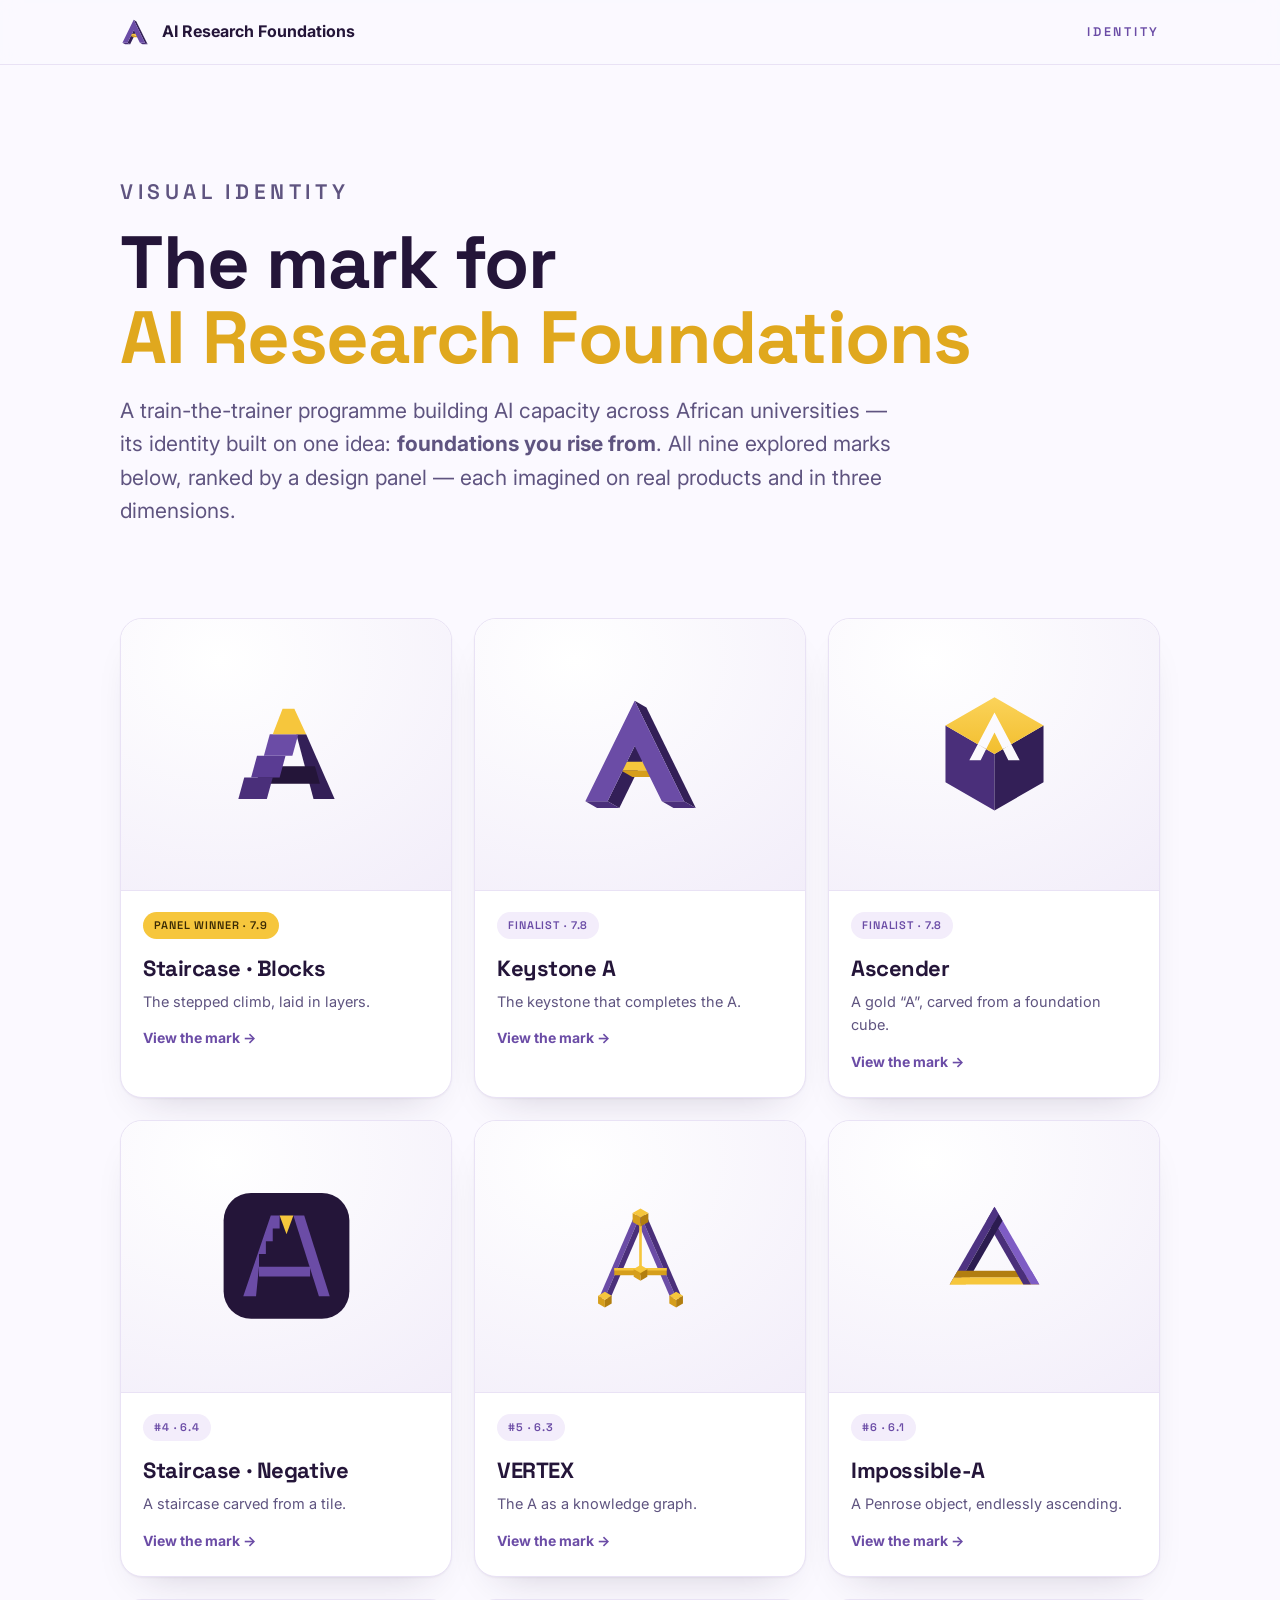
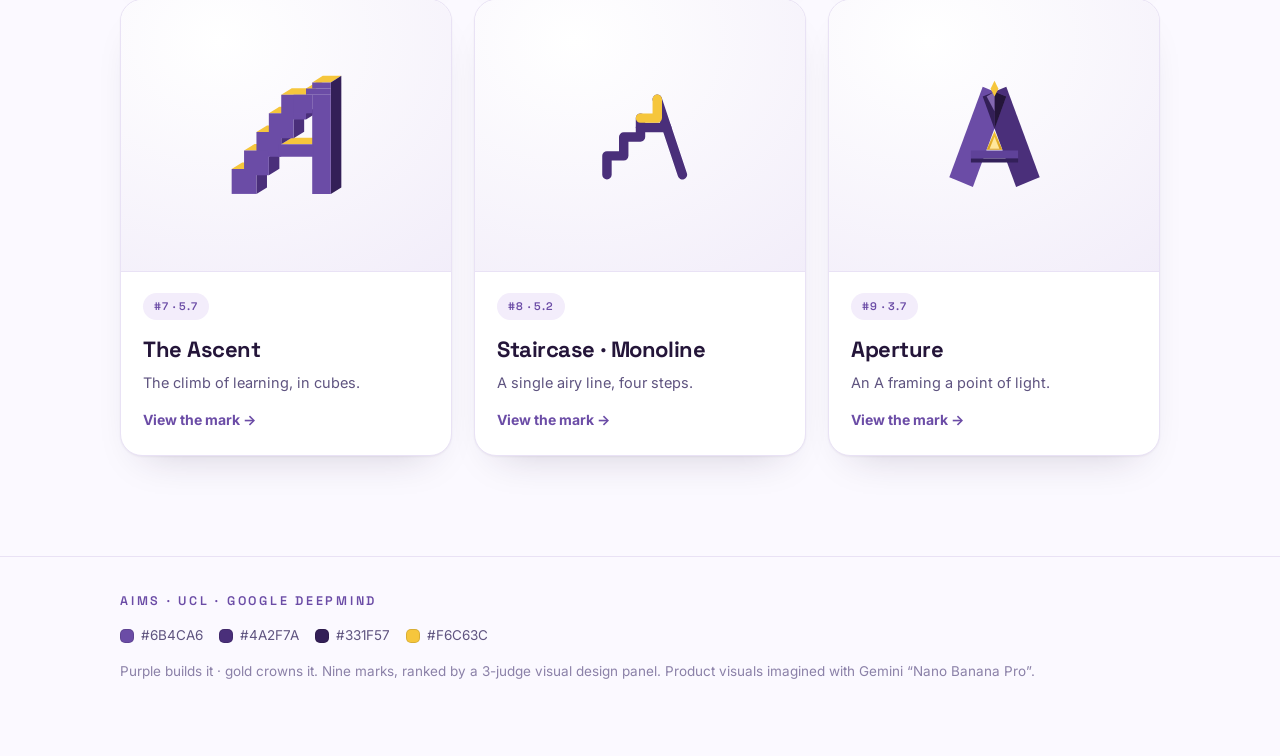
==== index.html @ 7645a575 "Expand to all 9 marks: full gallery + detail pages with mockups & 3D angles" ====
<!doctype html><html lang="en"><head><meta charset="utf-8"><meta name="viewport" content="width=device-width,initial-scale=1">
<title>AI Research Foundations — Identity</title><meta name="description" content="AI Research Foundations — visual identity and logo marks.">
<link rel="preconnect" href="https://fonts.googleapis.com"><link rel="preconnect" href="https://fonts.gstatic.com" crossorigin>
<link href="https://fonts.googleapis.com/css2?family=Inter:wght@400;500;600;700&family=Space+Grotesk:wght@500;600;700&display=swap" rel="stylesheet">
<link rel="icon" href="assets/favicon.svg"><link rel="stylesheet" href="assets/style.css"></head>
<body class="home-body">
<header class="nav"><div class="wrap row"><a class="brand" href="index.html"><span class="mk"><svg xmlns="http://www.w3.org/2000/svg" viewBox="6 24 272 260"><polygon points="130,44 232,252 256.25,266 154.25,58" fill="#331F57"/><polygon points="130,137.8 74,252 98.25,266 154.25,151.8" fill="#331F57"/><polygon points="232,252 186,252 210.25,266 256.25,266" fill="#4A2F7A"/><polygon points="74,252 28,252 52.25,266 98.25,266" fill="#4A2F7A"/><polygon points="101,188 159,188 183.25,202 125.25,202" fill="#D69E1C"/><polygon points="150,170 159,188 183.25,202 174.25,184" fill="#B27E10"/><polygon points="110,170 150,170 159,188 101,188" fill="#F6C63C"/><polygon points="130,44 232,252 186,252 130,137.8 74,252 28,252" fill="#6B4CA6"/></svg></span><span>AI Research Foundations</span></a><span class="eyebrow">Identity</span></div></header>

<section class="hero"><div class="wrap"><p class="eyebrow">Visual Identity</p>
<h1 class="disp">The mark for<br><span class="g">AI Research Foundations</span></h1>
<p>A train-the-trainer programme building AI capacity across African universities — its identity built on one idea: <b>foundations you rise from</b>. All nine explored marks below, ranked by a design panel — each imagined on real products and in three dimensions.</p></div></section>
<section class="marks"><div class="wrap"><div class="grid"><a class="mcard win" href="logo-blocks.html">
    <div class="stage"><svg xmlns="http://www.w3.org/2000/svg" viewBox="0 0 512 512" role="img" aria-labelledby="t">
  <title id="t">AI Research Foundations — ascending staircase A</title>
  <!-- palette: purple light #6B4CA6 mid #4A2F7A dark #331F57 ink #241539 gold #F6C63C -->

  <!-- RIGHT leg: clean solid bar from summit to bottom-right -->
  <polygon points="296,176 336,176 452,440 366,440" fill="#331F57"/>

  <!-- CROSSBAR: strong dark structural bar tying the legs -->
  <polygon points="152,306 372,306 392,378 132,378" fill="#241539"/>

  <!-- LEFT leg: ascending staircase of bold blocks (bottom-left up to summit) -->
  <polygon points="60,440 176,440 200,352 84,352" fill="#4A2F7A"/>
  <polygon points="112,352 228,352 252,264 136,264" fill="#5A3C93"/>
  <polygon points="164,264 280,264 304,176 188,176" fill="#6B4CA6"/>

  <!-- SUMMIT: peaked gold block — the apex + achievement mass -->
  <polygon points="240,72 288,72 336,176 200,176" fill="#F6C63C"/>
</svg></div>
    <div class="meta"><span class="rankpill">Panel winner · 7.9</span><h3 class="disp">Staircase · Blocks</h3><p class="t">The stepped climb, laid in layers.</p><div class="go">View the mark →</div></div></a>
<a class="mcard " href="logo-keystone.html">
    <div class="stage"><svg xmlns="http://www.w3.org/2000/svg" viewBox="6 24 272 260"><polygon points="130,44 232,252 256.25,266 154.25,58" fill="#331F57"/><polygon points="130,137.8 74,252 98.25,266 154.25,151.8" fill="#331F57"/><polygon points="232,252 186,252 210.25,266 256.25,266" fill="#4A2F7A"/><polygon points="74,252 28,252 52.25,266 98.25,266" fill="#4A2F7A"/><polygon points="101,188 159,188 183.25,202 125.25,202" fill="#D69E1C"/><polygon points="150,170 159,188 183.25,202 174.25,184" fill="#B27E10"/><polygon points="110,170 150,170 159,188 101,188" fill="#F6C63C"/><polygon points="130,44 232,252 186,252 130,137.8 74,252 28,252" fill="#6B4CA6"/></svg></div>
    <div class="meta"><span class="rankpill">Finalist · 7.8</span><h3 class="disp">Keystone A</h3><p class="t">The keystone that completes the A.</p><div class="go">View the mark →</div></div></a>
<a class="mcard " href="logo-ascender.html">
    <div class="stage"><svg xmlns="http://www.w3.org/2000/svg" viewBox="0 40 200 200"><defs><linearGradient id="ag" gradientUnits="userSpaceOnUse" x1="100" y1="50" x2="100" y2="140"><stop offset="0" stop-color="#FBD35A"/><stop offset="1" stop-color="#F2BE2E"/></linearGradient></defs><path fill-rule="evenodd" fill="#4A2F7A" d="M22.06 95L100 140L100 230L22.06 185Z M73.36 124.62L60 150L78 150L86.81 132.38Z"/><path fill-rule="evenodd" fill="#331F57" d="M177.94 95L177.94 185L100 230L100 140Z M126.64 124.62L140 150L122 150L113.19 132.38Z"/><path fill-rule="evenodd" fill="url(#ag)" d="M100 50L177.94 95L100 140L22.06 95Z M100 74L126.64 124.62L113.19 132.38L100 106L86.81 132.38L73.36 124.62Z"/></svg></div>
    <div class="meta"><span class="rankpill">Finalist · 7.8</span><h3 class="disp">Ascender</h3><p class="t">A gold “A”, carved from a foundation cube.</p><div class="go">View the mark →</div></div></a>
<a class="mcard " href="logo-negative.html">
    <div class="stage"><svg xmlns="http://www.w3.org/2000/svg" viewBox="0 0 256 256" role="img" aria-labelledby="t">
  <title id="t">AI Research Foundations — an A whose left stroke is an ascending staircase, its steps and counter carved as negative space from a solid tile</title>

  <!-- Solid deep-ink app tile: the single geometric form -->
  <rect x="0" y="0" width="256" height="256" rx="56" fill="#241539"/>

  <!-- LEFT stroke: a solid A-leg whose counter-facing edge is an ascending STAIRCASE.
       The treads and risers are the ink tile knocked out through the light A-mass. -->
  <polygon fill="#6B4CA6"
    points="40,210 96,46 114,46 114,72 100,72 100,98 86,98 86,124 72,124 72,150 66,210"/>

  <!-- RIGHT stroke: clean solid diagonal -->
  <polygon fill="#6B4CA6" points="142,46 164,46 216,210 194,210"/>

  <!-- Crossbar: encloses the triangular counter (negative space), fixes the A read -->
  <polygon fill="#6B4CA6" points="72,150 176,150 176,170 72,170"/>

  <!-- GOLD summit: apex keystone bridging both strokes — the top of the climb -->
  <polygon fill="#F6C63C" points="114,46 142,46 128,84"/>
</svg></div>
    <div class="meta"><span class="rankpill">#4 · 6.4</span><h3 class="disp">Staircase · Negative</h3><p class="t">A staircase carved from a tile.</p><div class="go">View the mark →</div></div></a>
<a class="mcard " href="logo-vertex.html">
    <div class="stage"><svg xmlns="http://www.w3.org/2000/svg" viewBox="0 0 240 240" role="img" aria-label="AIRF">
<polygon points="109,42 120,42 52,200 41,200" fill="#6B4CA6"/>
<polygon points="120,42 131,42 63,200 52,200" fill="#4A2F7A"/>
<polygon points="109,42 120,42 188,200 177,200" fill="#6B4CA6"/>
<polygon points="120,42 131,42 199,200 188,200" fill="#4A2F7A"/>
<polygon points="70,143 170,143 170,157 70,157" fill="#D69E1C"/>
<polygon points="70,143 170,143 170,148 70,148" fill="#F6C63C"/>
<line x1="120" y1="142" x2="120" y2="60" stroke="#F6C63C" stroke-width="5" stroke-linecap="round"/>
<polygon points="39,196 39,211.01 52,218.52 52,203.51" fill="#D69E1C"/>
<polygon points="65,196 65,211.01 52,218.52 52,203.51" fill="#B27E10"/>
<polygon points="52,188.49 65,196 52,203.51 39,196" fill="#F6C63C"/>
<polygon points="175,196 175,211.01 188,218.52 188,203.51" fill="#D69E1C"/>
<polygon points="201,196 201,211.01 188,218.52 188,203.51" fill="#B27E10"/>
<polygon points="188,188.49 201,196 188,203.51 175,196" fill="#F6C63C"/>
<polygon points="107,145 107,160.01 120,167.52 120,152.51" fill="#D69E1C"/>
<polygon points="133,145 133,160.01 120,167.52 120,152.51" fill="#B27E10"/>
<polygon points="120,137.49 133,145 120,152.51 107,145" fill="#F6C63C"/>
<polygon points="105,38 105,55.32 120,63.98 120,46.66" fill="#D69E1C"/>
<polygon points="135,38 135,55.32 120,63.98 120,46.66" fill="#B27E10"/>
<polygon points="120,29.34 135,38 120,46.66 105,38" fill="#F6C63C"/>
</svg></div>
    <div class="meta"><span class="rankpill">#5 · 6.3</span><h3 class="disp">VERTEX</h3><p class="t">The A as a knowledge graph.</p><div class="go">View the mark →</div></div></a>
<a class="mcard " href="logo-impossible.html">
    <div class="stage"><svg xmlns="http://www.w3.org/2000/svg" viewBox="-135 -142 270 272"><polygon points="0.00,-112.00 96.99,56.00 69.95,40.39 0.00,-80.78" fill="#7E5CC4"/><polygon points="0.00,-80.78 69.95,40.39 44.99,25.98 0.00,-51.96" fill="#4A2F7A"/><polygon points="96.99,56.00 -96.99,56.00 -69.95,40.39 69.95,40.39" fill="#F6C63C"/><polygon points="69.95,40.39 -69.95,40.39 -44.99,25.98 44.99,25.98" fill="#B27E10"/><polygon points="-96.99,56.00 0.00,-112.00 0.00,-80.78 -69.95,40.39" fill="#4E3382"/><polygon points="-69.95,40.39 0.00,-80.78 0.00,-51.96 -44.99,25.98" fill="#2C1C50"/><polygon points="0.00,-112.00 9.01,-96.39 -8.32,-66.37 -17.33,-81.98" fill="#4E3382"/><polygon points="9.01,-96.39 17.33,-81.98 0.00,-51.96 -8.32,-66.37" fill="#2C1C50"/><polygon points="96.99,56.00 78.97,56.00 61.63,25.98 79.66,25.98" fill="#7E5CC4"/><polygon points="78.97,56.00 62.33,56.00 44.99,25.98 61.63,25.98" fill="#4A2F7A"/><polygon points="-96.99,56.00 -87.98,40.39 -53.31,40.39 -62.33,56.00" fill="#F6C63C"/><polygon points="-87.98,40.39 -79.66,25.98 -44.99,25.98 -53.31,40.39" fill="#B27E10"/></svg></div>
    <div class="meta"><span class="rankpill">#6 · 6.1</span><h3 class="disp">Impossible-A</h3><p class="t">A Penrose object, endlessly ascending.</p><div class="go">View the mark →</div></div></a>
<a class="mcard " href="logo-ascent.html">
    <div class="stage"><svg xmlns="http://www.w3.org/2000/svg" viewBox="0 0 303.2 324.8">
  <polygon points="218.00,26.80 266.00,26.80 293.20,10.00 245.20,10.00" fill="#F6C63C"/>
  <polygon points="202.00,42.80 218.00,42.80 245.20,26.00 229.20,26.00" fill="#F6C63C"/>
  <polygon points="138.00,58.80 202.00,58.80 229.20,42.00 165.20,42.00" fill="#F6C63C"/>
  <polygon points="106.00,106.80 138.00,106.80 165.20,90.00 133.20,90.00" fill="#F6C63C"/>
  <polygon points="74.00,154.80 106.00,154.80 133.20,138.00 101.20,138.00" fill="#F6C63C"/>
  <polygon points="138.00,186.80 218.00,186.80 245.20,170.00 165.20,170.00" fill="#F6C63C"/>
  <polygon points="42.00,202.80 74.00,202.80 101.20,186.00 69.20,186.00" fill="#F6C63C"/>
  <polygon points="10.00,250.80 42.00,250.80 69.20,234.00 37.20,234.00" fill="#F6C63C"/>
  <polygon points="74.00,266.80 74.00,314.80 101.20,298.00 101.20,250.00" fill="#4A2F7A"/>
  <polygon points="106.00,218.80 106.00,266.80 133.20,250.00 133.20,202.00" fill="#4A2F7A"/>
  <polygon points="138.00,170.80 138.00,186.80 165.20,170.00 165.20,154.00" fill="#4A2F7A"/>
  <polygon points="170.00,122.80 170.00,170.80 197.20,154.00 197.20,106.00" fill="#4A2F7A"/>
  <polygon points="202.00,106.80 202.00,122.80 229.20,106.00 229.20,90.00" fill="#4A2F7A"/>
  <polygon points="266.00,26.80 266.00,314.80 293.20,298.00 293.20,10.00" fill="#331F57"/>
  <polygon points="138.00,58.80 202.00,58.80 202.00,122.80 138.00,122.80" fill="#6B4CA6"/>
  <polygon points="106.00,106.80 170.00,106.80 170.00,170.80 106.00,170.80" fill="#6B4CA6"/>
  <polygon points="74.00,154.80 138.00,154.80 138.00,218.80 74.00,218.80" fill="#6B4CA6"/>
  <polygon points="42.00,202.80 106.00,202.80 106.00,266.80 42.00,266.80" fill="#6B4CA6"/>
  <polygon points="10.00,250.80 74.00,250.80 74.00,314.80 10.00,314.80" fill="#6B4CA6"/>
  <polygon points="170.00,58.80 218.00,58.80 218.00,106.80 170.00,106.80" fill="#6B4CA6"/>
  <polygon points="218.00,58.80 266.00,58.80 266.00,314.80 218.00,314.80" fill="#6B4CA6"/>
  <polygon points="202.00,42.80 266.00,42.80 266.00,58.80 202.00,58.80" fill="#6B4CA6"/>
  <polygon points="218.00,26.80 266.00,26.80 266.00,42.80 218.00,42.80" fill="#6B4CA6"/>
  <polygon points="130.00,186.80 222.00,186.80 222.00,218.80 130.00,218.80" fill="#6B4CA6"/>
</svg></div>
    <div class="meta"><span class="rankpill">#7 · 5.7</span><h3 class="disp">The Ascent</h3><p class="t">The climb of learning, in cubes.</p><div class="go">View the mark →</div></div></a>
<a class="mcard " href="logo-monoline.html">
    <div class="stage"><svg xmlns="http://www.w3.org/2000/svg" viewBox="0 0 120 120" role="img" aria-labelledby="t">
  <title id="t">AI Research Foundations — ascending-staircase A</title>
  <g fill="none" stroke="#4A2F7A" stroke-width="9" stroke-linecap="round" stroke-linejoin="round">
    <!-- LEFT stroke: ascending staircase (4 rises) up to the summit -->
    <path d="M28 98 V80 H44 V62 H60 V44"/>
    <!-- RIGHT stroke: straight diagonal from apex to base -->
    <path d="M76 26 L100 98"/>
    <!-- crossbar: meets the left riser at a single point -->
    <path d="M60 53 H85"/>
  </g>
  <!-- summit step: the single gold accent -->
  <path d="M60 44 H76 V26" fill="none" stroke="#F6C63C" stroke-width="9"
        stroke-linecap="round" stroke-linejoin="round"/>
</svg></div>
    <div class="meta"><span class="rankpill">#8 · 5.2</span><h3 class="disp">Staircase · Monoline</h3><p class="t">A single airy line, four steps.</p><div class="go">View the mark →</div></div></a>
<a class="mcard " href="logo-aperture.html">
    <div class="stage"><svg xmlns="http://www.w3.org/2000/svg" viewBox="0 0 128 128">
  <defs>
    <linearGradient id="apG" x1="0" y1="1" x2="0" y2="0">
      <stop offset="0" stop-color="#D69E1C"/>
      <stop offset="1" stop-color="#F6C63C"/>
    </linearGradient>
  </defs>
  <!-- right leg plane (far, mid shade) -->
  <polygon points="110,107 76,15 52,25 86,117" fill="#4A2F7A" fill-opacity="1"/>
  <!-- left leg plane (near, lit) leans across -->
  <polygon points="18,107 52,15 76,25 42,117" fill="#6B4CA6" fill-opacity="1"/>
  <!-- convergence gem where the planes overlap: two facets deepen -->
  <polygon points="64,20 52,25 64,58" fill="#331F57" fill-opacity="1"/>
  <polygon points="64,20 76,25 64,58" fill="#241539" fill-opacity="1"/>
  <!-- gem crest catches the light (luminous convergence) -->
  <polygon points="64,20 56,25 64,40" fill="#8368B0" fill-opacity="1"/>
  <!-- crossbar: front face + lower edge for plane thickness -->
  <polygon points="40,80 88,80 88,88 40,88" fill="#5F4299" fill-opacity="1"/>
  <polygon points="40,88 88,88 88,92 40,92" fill="#33205A" fill-opacity="1"/>
  <!-- aperture of insight: two-tone gold glowing in the counter -->
  <polygon points="64,60 72,79 56,79" fill="url(#apG)" fill-opacity="1"/>
  <polygon points="64,66 69,78 59,78" fill="#FFE79A" fill-opacity="1"/>
  <!-- apex spark: gold crowns the convergence -->
  <polygon points="64,9 68,17 64,25 60,17" fill="#F6C63C" fill-opacity="1"/>
</svg></div>
    <div class="meta"><span class="rankpill">#9 · 3.7</span><h3 class="disp">Aperture</h3><p class="t">An A framing a point of light.</p><div class="go">View the mark →</div></div></a></div></div></section>
<footer class="foot"><div class="wrap"><div class="eyebrow">AIMS · UCL · Google DeepMind</div>
<div class="pal"><b><span class="dot" style="background:#6B4CA6"></span>#6B4CA6</b><b><span class="dot" style="background:#4A2F7A"></span>#4A2F7A</b><b><span class="dot" style="background:#331F57"></span>#331F57</b><b><span class="dot" style="background:#F6C63C"></span>#F6C63C</b></div>
<p>Purple builds it · gold crowns it. Nine marks, ranked by a 3-judge visual design panel. Product visuals imagined with Gemini “Nano Banana Pro”.</p></div></footer>
</body></html>
---- assets/style.css ----
:root{--ink:#241539;--pur:#6B4CA6;--pur2:#4A2F7A;--pur3:#331F57;--gold:#E0A81E;--gold2:#F6C63C;--paper:#FAF7FF;--bg:#FBF9FF;--card:#fff;--line:#E9E2F5;--fg:#241539;--fgs:#5f5480;--fgm:#8b81a8}
*{box-sizing:border-box}html{scroll-behavior:smooth}
body{margin:0;font-family:'Inter',system-ui,-apple-system,'Segoe UI',Arial,sans-serif;color:var(--fg);background:var(--bg);line-height:1.6;-webkit-font-smoothing:antialiased}
.disp{font-family:'Space Grotesk','Segoe UI',system-ui,sans-serif;letter-spacing:-.02em}
.wrap{max-width:1120px;margin:0 auto;padding:0 clamp(18px,4vw,40px)}
a{color:inherit}
header.nav{position:sticky;top:0;z-index:20;background:rgba(251,249,255,.82);backdrop-filter:blur(10px);border-bottom:1px solid var(--line)}
.nav .row{display:flex;align-items:center;justify-content:space-between;height:64px}
.brand{display:flex;align-items:center;gap:12px;text-decoration:none;font-weight:700}
.brand .mk{width:30px;height:30px}.brand .mk svg{width:100%;height:100%}
.nav a.back{font-size:14px;color:var(--fgs);text-decoration:none}
.eyebrow{font-family:'Space Grotesk',monospace;font-size:12.5px;letter-spacing:.22em;text-transform:uppercase;color:var(--pur);font-weight:600}
.hero{padding:clamp(48px,9vw,110px) 0 clamp(30px,5vw,50px)}
.hero h1{font-size:clamp(38px,7vw,74px);line-height:1.02;margin:16px 0 18px;font-weight:700}
.hero h1 .g{color:var(--gold)}
.hero p{font-size:clamp(17px,2.2vw,21px);color:var(--fgs);max-width:60ch;margin:0}
.marks{padding:clamp(20px,4vw,40px) 0 clamp(60px,9vw,100px)}
.grid{display:grid;grid-template-columns:repeat(3,1fr);gap:22px}@media(max-width:820px){.grid{grid-template-columns:1fr}}
.mcard{display:flex;flex-direction:column;text-decoration:none;background:var(--card);border:1px solid var(--line);border-radius:22px;overflow:hidden;box-shadow:0 1px 2px rgba(36,21,57,.05),0 20px 40px -24px rgba(36,21,57,.22);transition:transform .18s ease,box-shadow .18s ease}
.mcard:hover{transform:translateY(-5px);box-shadow:0 1px 2px rgba(36,21,57,.06),0 34px 60px -28px rgba(36,21,57,.34)}
.mcard .stage{aspect-ratio:1/.82;display:flex;align-items:center;justify-content:center;padding:40px;background:radial-gradient(120% 120% at 30% 15%,#fff,#F1ECF9)}
.mcard .stage svg{width:66%;height:66%}
.mcard .meta{padding:20px 22px 24px;border-top:1px solid var(--line)}
.rankpill{display:inline-block;font-family:'Space Grotesk',monospace;font-size:11px;letter-spacing:.08em;text-transform:uppercase;background:#F3EDFB;color:var(--pur);padding:5px 11px;border-radius:999px;font-weight:600}
.mcard.win .rankpill{background:var(--gold2);color:#3a2a05}
.mcard h3{font-size:22px;margin:12px 0 4px}.mcard .t{color:var(--fgs);font-size:14.5px;margin:0}
.mcard .go{margin-top:14px;font-weight:700;color:var(--pur);font-size:14px}
.foot{border-top:1px solid var(--line);padding:34px 0 60px;color:var(--fgm);font-size:13.5px}
.foot .pal{display:flex;gap:16px;flex-wrap:wrap;margin:14px 0}.foot .pal b{display:inline-flex;align-items:center;gap:7px;color:var(--fgs);font-weight:400}
.dot{width:14px;height:14px;border-radius:5px;display:inline-block;border:1px solid rgba(0,0,0,.12)}
/* detail */
.detail{padding:clamp(30px,5vw,54px) 0}
.dtop{display:grid;grid-template-columns:1.1fr 1fr;gap:26px;align-items:center}@media(max-width:820px){.dtop{grid-template-columns:1fr}}
.dstage{display:grid;grid-template-columns:1fr 1fr;gap:14px;border-radius:22px;overflow:hidden;border:1px solid var(--line)}
.dstage .s{aspect-ratio:1/.9;display:flex;align-items:center;justify-content:center;padding:30px}
.dstage .light{background:radial-gradient(120% 120% at 30% 15%,#fff,#F1ECF9)}.dstage .dark{background:var(--ink)}
.dstage svg{width:70%;height:70%}
.dinfo h1{font-size:clamp(30px,5vw,46px);margin:10px 0 8px;font-weight:700}
.dinfo p.story{color:var(--fgs);font-size:16.5px;max-width:52ch}
.dl{display:inline-flex;align-items:center;gap:9px;margin-top:18px;background:var(--pur);color:#fff;text-decoration:none;font-weight:700;font-size:14px;padding:12px 20px;border-radius:12px}
.sec{padding:clamp(34px,6vw,64px) 0 0}
.sec h2{font-size:clamp(22px,3vw,30px);margin:0 0 4px;font-weight:700}
.sec .sl{color:var(--fgs);margin:0 0 22px}
.shots{display:grid;grid-template-columns:repeat(3,1fr);gap:18px}@media(max-width:760px){.shots{grid-template-columns:1fr 1fr}}
.shots.two{grid-template-columns:1fr 1fr;max-width:760px}
.shot{border:1px solid var(--line);border-radius:18px;overflow:hidden;background:var(--card);box-shadow:0 16px 34px -22px rgba(36,21,57,.28)}
.shot img{display:block;width:100%;aspect-ratio:1/1;object-fit:cover}
.shot .cap{padding:12px 16px;font-size:13px;color:var(--fgs);border-top:1px solid var(--line);font-family:'Space Grotesk',monospace;letter-spacing:.02em}
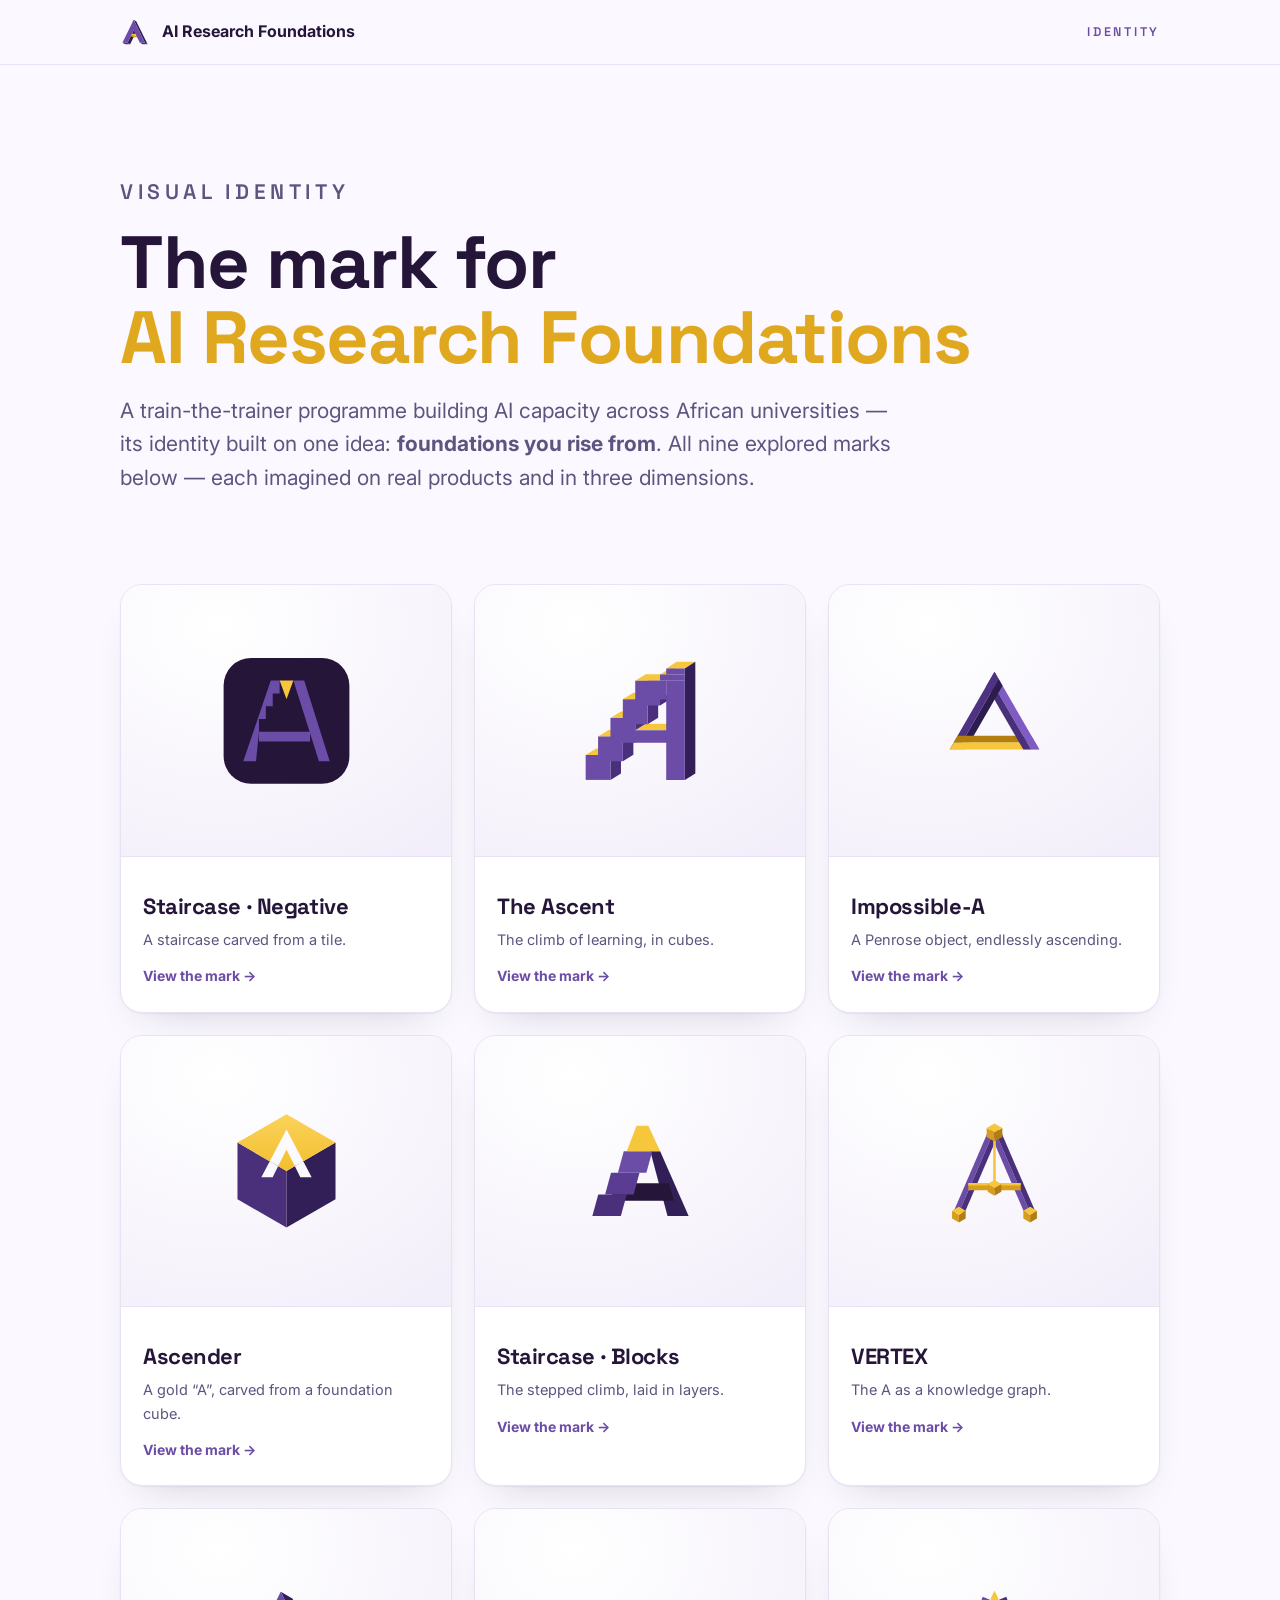
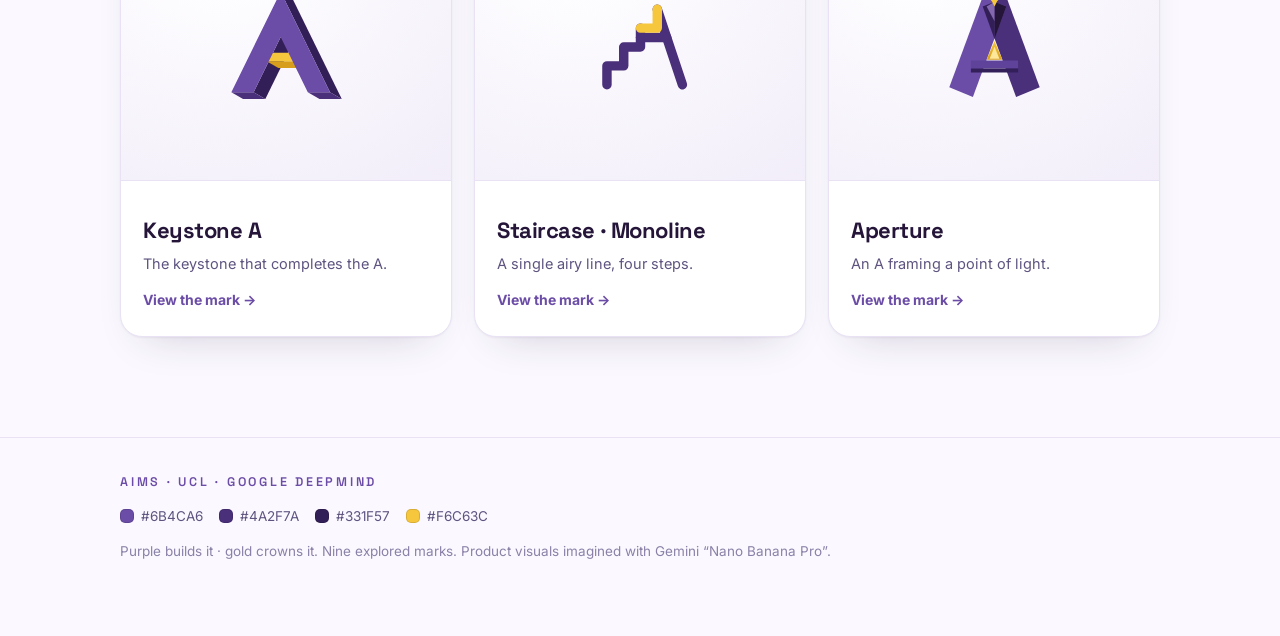
==== commit 839e9699: "Remove scores/panel-winner pills; reorder front-page grid (Ascent centre-top)" ====
--- a/index.html
+++ b/index.html
@@ -8,34 +8,8 @@
 
 <section class="hero"><div class="wrap"><p class="eyebrow">Visual Identity</p>
 <h1 class="disp">The mark for<br><span class="g">AI Research Foundations</span></h1>
-<p>A train-the-trainer programme building AI capacity across African universities — its identity built on one idea: <b>foundations you rise from</b>. All nine explored marks below, ranked by a design panel — each imagined on real products and in three dimensions.</p></div></section>
-<section class="marks"><div class="wrap"><div class="grid"><a class="mcard win" href="logo-blocks.html">
-    <div class="stage"><svg xmlns="http://www.w3.org/2000/svg" viewBox="0 0 512 512" role="img" aria-labelledby="t">
-  <title id="t">AI Research Foundations — ascending staircase A</title>
-  <!-- palette: purple light #6B4CA6 mid #4A2F7A dark #331F57 ink #241539 gold #F6C63C -->
-
-  <!-- RIGHT leg: clean solid bar from summit to bottom-right -->
-  <polygon points="296,176 336,176 452,440 366,440" fill="#331F57"/>
-
-  <!-- CROSSBAR: strong dark structural bar tying the legs -->
-  <polygon points="152,306 372,306 392,378 132,378" fill="#241539"/>
-
-  <!-- LEFT leg: ascending staircase of bold blocks (bottom-left up to summit) -->
-  <polygon points="60,440 176,440 200,352 84,352" fill="#4A2F7A"/>
-  <polygon points="112,352 228,352 252,264 136,264" fill="#5A3C93"/>
-  <polygon points="164,264 280,264 304,176 188,176" fill="#6B4CA6"/>
-
-  <!-- SUMMIT: peaked gold block — the apex + achievement mass -->
-  <polygon points="240,72 288,72 336,176 200,176" fill="#F6C63C"/>
-</svg></div>
-    <div class="meta"><span class="rankpill">Panel winner · 7.9</span><h3 class="disp">Staircase · Blocks</h3><p class="t">The stepped climb, laid in layers.</p><div class="go">View the mark →</div></div></a>
-<a class="mcard " href="logo-keystone.html">
-    <div class="stage"><svg xmlns="http://www.w3.org/2000/svg" viewBox="6 24 272 260"><polygon points="130,44 232,252 256.25,266 154.25,58" fill="#331F57"/><polygon points="130,137.8 74,252 98.25,266 154.25,151.8" fill="#331F57"/><polygon points="232,252 186,252 210.25,266 256.25,266" fill="#4A2F7A"/><polygon points="74,252 28,252 52.25,266 98.25,266" fill="#4A2F7A"/><polygon points="101,188 159,188 183.25,202 125.25,202" fill="#D69E1C"/><polygon points="150,170 159,188 183.25,202 174.25,184" fill="#B27E10"/><polygon points="110,170 150,170 159,188 101,188" fill="#F6C63C"/><polygon points="130,44 232,252 186,252 130,137.8 74,252 28,252" fill="#6B4CA6"/></svg></div>
-    <div class="meta"><span class="rankpill">Finalist · 7.8</span><h3 class="disp">Keystone A</h3><p class="t">The keystone that completes the A.</p><div class="go">View the mark →</div></div></a>
-<a class="mcard " href="logo-ascender.html">
-    <div class="stage"><svg xmlns="http://www.w3.org/2000/svg" viewBox="0 40 200 200"><defs><linearGradient id="ag" gradientUnits="userSpaceOnUse" x1="100" y1="50" x2="100" y2="140"><stop offset="0" stop-color="#FBD35A"/><stop offset="1" stop-color="#F2BE2E"/></linearGradient></defs><path fill-rule="evenodd" fill="#4A2F7A" d="M22.06 95L100 140L100 230L22.06 185Z M73.36 124.62L60 150L78 150L86.81 132.38Z"/><path fill-rule="evenodd" fill="#331F57" d="M177.94 95L177.94 185L100 230L100 140Z M126.64 124.62L140 150L122 150L113.19 132.38Z"/><path fill-rule="evenodd" fill="url(#ag)" d="M100 50L177.94 95L100 140L22.06 95Z M100 74L126.64 124.62L113.19 132.38L100 106L86.81 132.38L73.36 124.62Z"/></svg></div>
-    <div class="meta"><span class="rankpill">Finalist · 7.8</span><h3 class="disp">Ascender</h3><p class="t">A gold “A”, carved from a foundation cube.</p><div class="go">View the mark →</div></div></a>
-<a class="mcard " href="logo-negative.html">
+<p>A train-the-trainer programme building AI capacity across African universities — its identity built on one idea: <b>foundations you rise from</b>. All nine explored marks below — each imagined on real products and in three dimensions.</p></div></section>
+<section class="marks"><div class="wrap"><div class="grid"><a class="mcard" href="logo-negative.html">
     <div class="stage"><svg xmlns="http://www.w3.org/2000/svg" viewBox="0 0 256 256" role="img" aria-labelledby="t">
   <title id="t">AI Research Foundations — an A whose left stroke is an ascending staircase, its steps and counter carved as negative space from a solid tile</title>
 
@@ -56,34 +30,8 @@
   <!-- GOLD summit: apex keystone bridging both strokes — the top of the climb -->
   <polygon fill="#F6C63C" points="114,46 142,46 128,84"/>
 </svg></div>
-    <div class="meta"><span class="rankpill">#4 · 6.4</span><h3 class="disp">Staircase · Negative</h3><p class="t">A staircase carved from a tile.</p><div class="go">View the mark →</div></div></a>
-<a class="mcard " href="logo-vertex.html">
-    <div class="stage"><svg xmlns="http://www.w3.org/2000/svg" viewBox="0 0 240 240" role="img" aria-label="AIRF">
-<polygon points="109,42 120,42 52,200 41,200" fill="#6B4CA6"/>
-<polygon points="120,42 131,42 63,200 52,200" fill="#4A2F7A"/>
-<polygon points="109,42 120,42 188,200 177,200" fill="#6B4CA6"/>
-<polygon points="120,42 131,42 199,200 188,200" fill="#4A2F7A"/>
-<polygon points="70,143 170,143 170,157 70,157" fill="#D69E1C"/>
-<polygon points="70,143 170,143 170,148 70,148" fill="#F6C63C"/>
-<line x1="120" y1="142" x2="120" y2="60" stroke="#F6C63C" stroke-width="5" stroke-linecap="round"/>
-<polygon points="39,196 39,211.01 52,218.52 52,203.51" fill="#D69E1C"/>
-<polygon points="65,196 65,211.01 52,218.52 52,203.51" fill="#B27E10"/>
-<polygon points="52,188.49 65,196 52,203.51 39,196" fill="#F6C63C"/>
-<polygon points="175,196 175,211.01 188,218.52 188,203.51" fill="#D69E1C"/>
-<polygon points="201,196 201,211.01 188,218.52 188,203.51" fill="#B27E10"/>
-<polygon points="188,188.49 201,196 188,203.51 175,196" fill="#F6C63C"/>
-<polygon points="107,145 107,160.01 120,167.52 120,152.51" fill="#D69E1C"/>
-<polygon points="133,145 133,160.01 120,167.52 120,152.51" fill="#B27E10"/>
-<polygon points="120,137.49 133,145 120,152.51 107,145" fill="#F6C63C"/>
-<polygon points="105,38 105,55.32 120,63.98 120,46.66" fill="#D69E1C"/>
-<polygon points="135,38 135,55.32 120,63.98 120,46.66" fill="#B27E10"/>
-<polygon points="120,29.34 135,38 120,46.66 105,38" fill="#F6C63C"/>
-</svg></div>
-    <div class="meta"><span class="rankpill">#5 · 6.3</span><h3 class="disp">VERTEX</h3><p class="t">The A as a knowledge graph.</p><div class="go">View the mark →</div></div></a>
-<a class="mcard " href="logo-impossible.html">
-    <div class="stage"><svg xmlns="http://www.w3.org/2000/svg" viewBox="-135 -142 270 272"><polygon points="0.00,-112.00 96.99,56.00 69.95,40.39 0.00,-80.78" fill="#7E5CC4"/><polygon points="0.00,-80.78 69.95,40.39 44.99,25.98 0.00,-51.96" fill="#4A2F7A"/><polygon points="96.99,56.00 -96.99,56.00 -69.95,40.39 69.95,40.39" fill="#F6C63C"/><polygon points="69.95,40.39 -69.95,40.39 -44.99,25.98 44.99,25.98" fill="#B27E10"/><polygon points="-96.99,56.00 0.00,-112.00 0.00,-80.78 -69.95,40.39" fill="#4E3382"/><polygon points="-69.95,40.39 0.00,-80.78 0.00,-51.96 -44.99,25.98" fill="#2C1C50"/><polygon points="0.00,-112.00 9.01,-96.39 -8.32,-66.37 -17.33,-81.98" fill="#4E3382"/><polygon points="9.01,-96.39 17.33,-81.98 0.00,-51.96 -8.32,-66.37" fill="#2C1C50"/><polygon points="96.99,56.00 78.97,56.00 61.63,25.98 79.66,25.98" fill="#7E5CC4"/><polygon points="78.97,56.00 62.33,56.00 44.99,25.98 61.63,25.98" fill="#4A2F7A"/><polygon points="-96.99,56.00 -87.98,40.39 -53.31,40.39 -62.33,56.00" fill="#F6C63C"/><polygon points="-87.98,40.39 -79.66,25.98 -44.99,25.98 -53.31,40.39" fill="#B27E10"/></svg></div>
-    <div class="meta"><span class="rankpill">#6 · 6.1</span><h3 class="disp">Impossible-A</h3><p class="t">A Penrose object, endlessly ascending.</p><div class="go">View the mark →</div></div></a>
-<a class="mcard " href="logo-ascent.html">
+    <div class="meta"><h3 class="disp">Staircase · Negative</h3><p class="t">A staircase carved from a tile.</p><div class="go">View the mark →</div></div></a>
+<a class="mcard" href="logo-ascent.html">
     <div class="stage"><svg xmlns="http://www.w3.org/2000/svg" viewBox="0 0 303.2 324.8">
   <polygon points="218.00,26.80 266.00,26.80 293.20,10.00 245.20,10.00" fill="#F6C63C"/>
   <polygon points="202.00,42.80 218.00,42.80 245.20,26.00 229.20,26.00" fill="#F6C63C"/>
@@ -110,8 +58,60 @@
   <polygon points="218.00,26.80 266.00,26.80 266.00,42.80 218.00,42.80" fill="#6B4CA6"/>
   <polygon points="130.00,186.80 222.00,186.80 222.00,218.80 130.00,218.80" fill="#6B4CA6"/>
 </svg></div>
-    <div class="meta"><span class="rankpill">#7 · 5.7</span><h3 class="disp">The Ascent</h3><p class="t">The climb of learning, in cubes.</p><div class="go">View the mark →</div></div></a>
-<a class="mcard " href="logo-monoline.html">
+    <div class="meta"><h3 class="disp">The Ascent</h3><p class="t">The climb of learning, in cubes.</p><div class="go">View the mark →</div></div></a>
+<a class="mcard" href="logo-impossible.html">
+    <div class="stage"><svg xmlns="http://www.w3.org/2000/svg" viewBox="-135 -142 270 272"><polygon points="0.00,-112.00 96.99,56.00 69.95,40.39 0.00,-80.78" fill="#7E5CC4"/><polygon points="0.00,-80.78 69.95,40.39 44.99,25.98 0.00,-51.96" fill="#4A2F7A"/><polygon points="96.99,56.00 -96.99,56.00 -69.95,40.39 69.95,40.39" fill="#F6C63C"/><polygon points="69.95,40.39 -69.95,40.39 -44.99,25.98 44.99,25.98" fill="#B27E10"/><polygon points="-96.99,56.00 0.00,-112.00 0.00,-80.78 -69.95,40.39" fill="#4E3382"/><polygon points="-69.95,40.39 0.00,-80.78 0.00,-51.96 -44.99,25.98" fill="#2C1C50"/><polygon points="0.00,-112.00 9.01,-96.39 -8.32,-66.37 -17.33,-81.98" fill="#4E3382"/><polygon points="9.01,-96.39 17.33,-81.98 0.00,-51.96 -8.32,-66.37" fill="#2C1C50"/><polygon points="96.99,56.00 78.97,56.00 61.63,25.98 79.66,25.98" fill="#7E5CC4"/><polygon points="78.97,56.00 62.33,56.00 44.99,25.98 61.63,25.98" fill="#4A2F7A"/><polygon points="-96.99,56.00 -87.98,40.39 -53.31,40.39 -62.33,56.00" fill="#F6C63C"/><polygon points="-87.98,40.39 -79.66,25.98 -44.99,25.98 -53.31,40.39" fill="#B27E10"/></svg></div>
+    <div class="meta"><h3 class="disp">Impossible-A</h3><p class="t">A Penrose object, endlessly ascending.</p><div class="go">View the mark →</div></div></a>
+<a class="mcard" href="logo-ascender.html">
+    <div class="stage"><svg xmlns="http://www.w3.org/2000/svg" viewBox="0 40 200 200"><defs><linearGradient id="ag" gradientUnits="userSpaceOnUse" x1="100" y1="50" x2="100" y2="140"><stop offset="0" stop-color="#FBD35A"/><stop offset="1" stop-color="#F2BE2E"/></linearGradient></defs><path fill-rule="evenodd" fill="#4A2F7A" d="M22.06 95L100 140L100 230L22.06 185Z M73.36 124.62L60 150L78 150L86.81 132.38Z"/><path fill-rule="evenodd" fill="#331F57" d="M177.94 95L177.94 185L100 230L100 140Z M126.64 124.62L140 150L122 150L113.19 132.38Z"/><path fill-rule="evenodd" fill="url(#ag)" d="M100 50L177.94 95L100 140L22.06 95Z M100 74L126.64 124.62L113.19 132.38L100 106L86.81 132.38L73.36 124.62Z"/></svg></div>
+    <div class="meta"><h3 class="disp">Ascender</h3><p class="t">A gold “A”, carved from a foundation cube.</p><div class="go">View the mark →</div></div></a>
+<a class="mcard" href="logo-blocks.html">
+    <div class="stage"><svg xmlns="http://www.w3.org/2000/svg" viewBox="0 0 512 512" role="img" aria-labelledby="t">
+  <title id="t">AI Research Foundations — ascending staircase A</title>
+  <!-- palette: purple light #6B4CA6 mid #4A2F7A dark #331F57 ink #241539 gold #F6C63C -->
+
+  <!-- RIGHT leg: clean solid bar from summit to bottom-right -->
+  <polygon points="296,176 336,176 452,440 366,440" fill="#331F57"/>
+
+  <!-- CROSSBAR: strong dark structural bar tying the legs -->
+  <polygon points="152,306 372,306 392,378 132,378" fill="#241539"/>
+
+  <!-- LEFT leg: ascending staircase of bold blocks (bottom-left up to summit) -->
+  <polygon points="60,440 176,440 200,352 84,352" fill="#4A2F7A"/>
+  <polygon points="112,352 228,352 252,264 136,264" fill="#5A3C93"/>
+  <polygon points="164,264 280,264 304,176 188,176" fill="#6B4CA6"/>
+
+  <!-- SUMMIT: peaked gold block — the apex + achievement mass -->
+  <polygon points="240,72 288,72 336,176 200,176" fill="#F6C63C"/>
+</svg></div>
+    <div class="meta"><h3 class="disp">Staircase · Blocks</h3><p class="t">The stepped climb, laid in layers.</p><div class="go">View the mark →</div></div></a>
+<a class="mcard" href="logo-vertex.html">
+    <div class="stage"><svg xmlns="http://www.w3.org/2000/svg" viewBox="0 0 240 240" role="img" aria-label="AIRF">
+<polygon points="109,42 120,42 52,200 41,200" fill="#6B4CA6"/>
+<polygon points="120,42 131,42 63,200 52,200" fill="#4A2F7A"/>
+<polygon points="109,42 120,42 188,200 177,200" fill="#6B4CA6"/>
+<polygon points="120,42 131,42 199,200 188,200" fill="#4A2F7A"/>
+<polygon points="70,143 170,143 170,157 70,157" fill="#D69E1C"/>
+<polygon points="70,143 170,143 170,148 70,148" fill="#F6C63C"/>
+<line x1="120" y1="142" x2="120" y2="60" stroke="#F6C63C" stroke-width="5" stroke-linecap="round"/>
+<polygon points="39,196 39,211.01 52,218.52 52,203.51" fill="#D69E1C"/>
+<polygon points="65,196 65,211.01 52,218.52 52,203.51" fill="#B27E10"/>
+<polygon points="52,188.49 65,196 52,203.51 39,196" fill="#F6C63C"/>
+<polygon points="175,196 175,211.01 188,218.52 188,203.51" fill="#D69E1C"/>
+<polygon points="201,196 201,211.01 188,218.52 188,203.51" fill="#B27E10"/>
+<polygon points="188,188.49 201,196 188,203.51 175,196" fill="#F6C63C"/>
+<polygon points="107,145 107,160.01 120,167.52 120,152.51" fill="#D69E1C"/>
+<polygon points="133,145 133,160.01 120,167.52 120,152.51" fill="#B27E10"/>
+<polygon points="120,137.49 133,145 120,152.51 107,145" fill="#F6C63C"/>
+<polygon points="105,38 105,55.32 120,63.98 120,46.66" fill="#D69E1C"/>
+<polygon points="135,38 135,55.32 120,63.98 120,46.66" fill="#B27E10"/>
+<polygon points="120,29.34 135,38 120,46.66 105,38" fill="#F6C63C"/>
+</svg></div>
+    <div class="meta"><h3 class="disp">VERTEX</h3><p class="t">The A as a knowledge graph.</p><div class="go">View the mark →</div></div></a>
+<a class="mcard" href="logo-keystone.html">
+    <div class="stage"><svg xmlns="http://www.w3.org/2000/svg" viewBox="6 24 272 260"><polygon points="130,44 232,252 256.25,266 154.25,58" fill="#331F57"/><polygon points="130,137.8 74,252 98.25,266 154.25,151.8" fill="#331F57"/><polygon points="232,252 186,252 210.25,266 256.25,266" fill="#4A2F7A"/><polygon points="74,252 28,252 52.25,266 98.25,266" fill="#4A2F7A"/><polygon points="101,188 159,188 183.25,202 125.25,202" fill="#D69E1C"/><polygon points="150,170 159,188 183.25,202 174.25,184" fill="#B27E10"/><polygon points="110,170 150,170 159,188 101,188" fill="#F6C63C"/><polygon points="130,44 232,252 186,252 130,137.8 74,252 28,252" fill="#6B4CA6"/></svg></div>
+    <div class="meta"><h3 class="disp">Keystone A</h3><p class="t">The keystone that completes the A.</p><div class="go">View the mark →</div></div></a>
+<a class="mcard" href="logo-monoline.html">
     <div class="stage"><svg xmlns="http://www.w3.org/2000/svg" viewBox="0 0 120 120" role="img" aria-labelledby="t">
   <title id="t">AI Research Foundations — ascending-staircase A</title>
   <g fill="none" stroke="#4A2F7A" stroke-width="9" stroke-linecap="round" stroke-linejoin="round">
@@ -126,8 +126,8 @@
   <path d="M60 44 H76 V26" fill="none" stroke="#F6C63C" stroke-width="9"
         stroke-linecap="round" stroke-linejoin="round"/>
 </svg></div>
-    <div class="meta"><span class="rankpill">#8 · 5.2</span><h3 class="disp">Staircase · Monoline</h3><p class="t">A single airy line, four steps.</p><div class="go">View the mark →</div></div></a>
-<a class="mcard " href="logo-aperture.html">
+    <div class="meta"><h3 class="disp">Staircase · Monoline</h3><p class="t">A single airy line, four steps.</p><div class="go">View the mark →</div></div></a>
+<a class="mcard" href="logo-aperture.html">
     <div class="stage"><svg xmlns="http://www.w3.org/2000/svg" viewBox="0 0 128 128">
   <defs>
     <linearGradient id="apG" x1="0" y1="1" x2="0" y2="0">
@@ -153,8 +153,8 @@
   <!-- apex spark: gold crowns the convergence -->
   <polygon points="64,9 68,17 64,25 60,17" fill="#F6C63C" fill-opacity="1"/>
 </svg></div>
-    <div class="meta"><span class="rankpill">#9 · 3.7</span><h3 class="disp">Aperture</h3><p class="t">An A framing a point of light.</p><div class="go">View the mark →</div></div></a></div></div></section>
+    <div class="meta"><h3 class="disp">Aperture</h3><p class="t">An A framing a point of light.</p><div class="go">View the mark →</div></div></a></div></div></section>
 <footer class="foot"><div class="wrap"><div class="eyebrow">AIMS · UCL · Google DeepMind</div>
 <div class="pal"><b><span class="dot" style="background:#6B4CA6"></span>#6B4CA6</b><b><span class="dot" style="background:#4A2F7A"></span>#4A2F7A</b><b><span class="dot" style="background:#331F57"></span>#331F57</b><b><span class="dot" style="background:#F6C63C"></span>#F6C63C</b></div>
-<p>Purple builds it · gold crowns it. Nine marks, ranked by a 3-judge visual design panel. Product visuals imagined with Gemini “Nano Banana Pro”.</p></div></footer>
+<p>Purple builds it · gold crowns it. Nine explored marks. Product visuals imagined with Gemini “Nano Banana Pro”.</p></div></footer>
 </body></html>
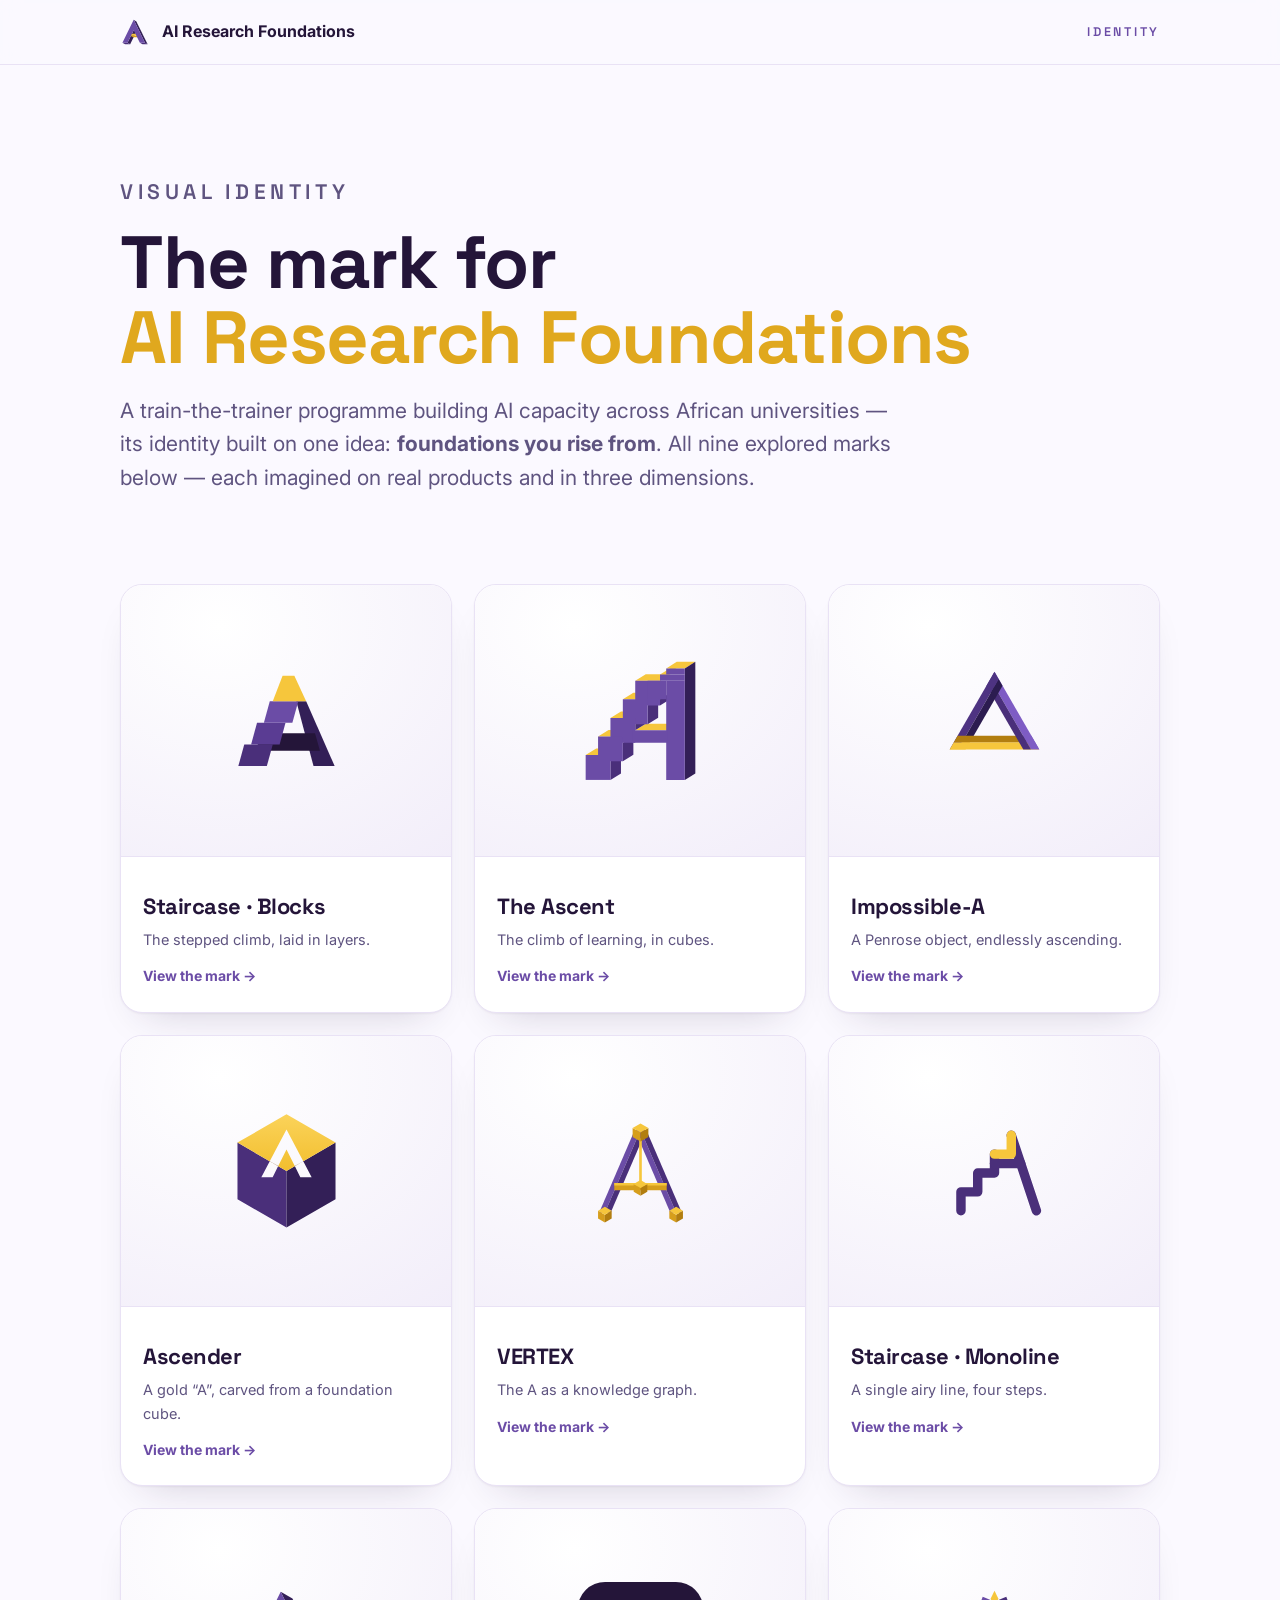
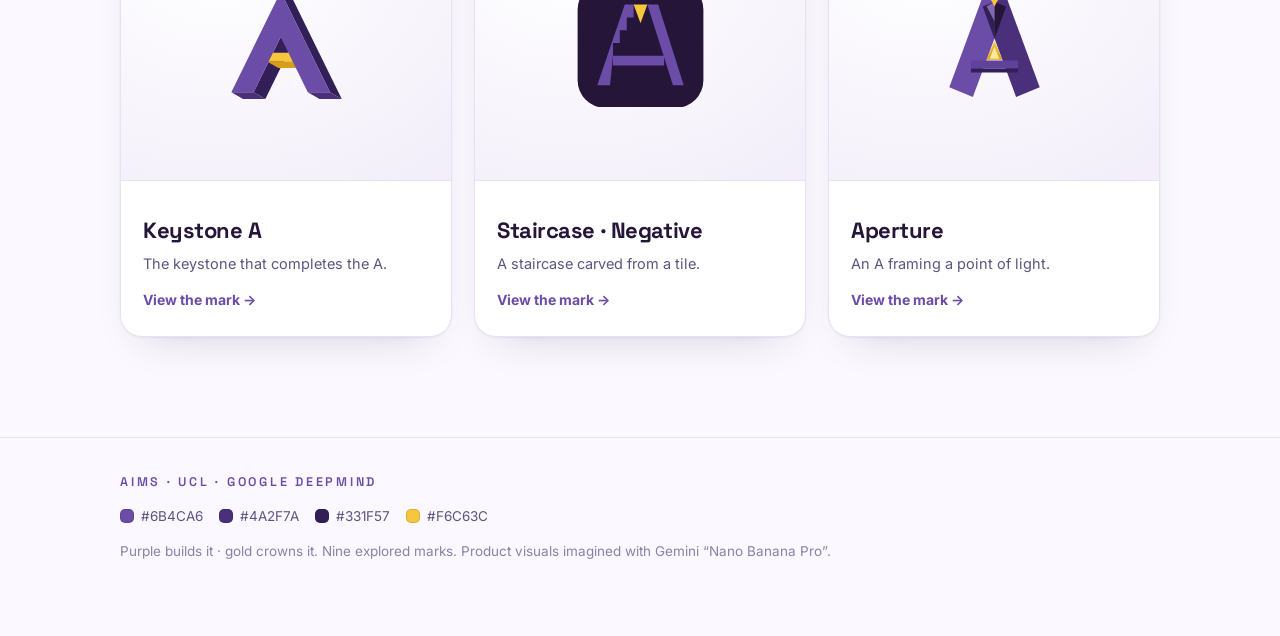
==== commit fc761a15: "Reorder front-page grid: Blocks, Ascent, Impossible / Ascender, VERTEX, Monoline / rest" ====
--- a/index.html
+++ b/index.html
@@ -9,28 +9,26 @@
 <section class="hero"><div class="wrap"><p class="eyebrow">Visual Identity</p>
 <h1 class="disp">The mark for<br><span class="g">AI Research Foundations</span></h1>
 <p>A train-the-trainer programme building AI capacity across African universities — its identity built on one idea: <b>foundations you rise from</b>. All nine explored marks below — each imagined on real products and in three dimensions.</p></div></section>
-<section class="marks"><div class="wrap"><div class="grid"><a class="mcard" href="logo-negative.html">
-    <div class="stage"><svg xmlns="http://www.w3.org/2000/svg" viewBox="0 0 256 256" role="img" aria-labelledby="t">
-  <title id="t">AI Research Foundations — an A whose left stroke is an ascending staircase, its steps and counter carved as negative space from a solid tile</title>
+<section class="marks"><div class="wrap"><div class="grid"><a class="mcard" href="logo-blocks.html">
+    <div class="stage"><svg xmlns="http://www.w3.org/2000/svg" viewBox="0 0 512 512" role="img" aria-labelledby="t">
+  <title id="t">AI Research Foundations — ascending staircase A</title>
+  <!-- palette: purple light #6B4CA6 mid #4A2F7A dark #331F57 ink #241539 gold #F6C63C -->
 
-  <!-- Solid deep-ink app tile: the single geometric form -->
-  <rect x="0" y="0" width="256" height="256" rx="56" fill="#241539"/>
+  <!-- RIGHT leg: clean solid bar from summit to bottom-right -->
+  <polygon points="296,176 336,176 452,440 366,440" fill="#331F57"/>
 
-  <!-- LEFT stroke: a solid A-leg whose counter-facing edge is an ascending STAIRCASE.
-       The treads and risers are the ink tile knocked out through the light A-mass. -->
-  <polygon fill="#6B4CA6"
-    points="40,210 96,46 114,46 114,72 100,72 100,98 86,98 86,124 72,124 72,150 66,210"/>
+  <!-- CROSSBAR: strong dark structural bar tying the legs -->
+  <polygon points="152,306 372,306 392,378 132,378" fill="#241539"/>
 
-  <!-- RIGHT stroke: clean solid diagonal -->
-  <polygon fill="#6B4CA6" points="142,46 164,46 216,210 194,210"/>
+  <!-- LEFT leg: ascending staircase of bold blocks (bottom-left up to summit) -->
+  <polygon points="60,440 176,440 200,352 84,352" fill="#4A2F7A"/>
+  <polygon points="112,352 228,352 252,264 136,264" fill="#5A3C93"/>
+  <polygon points="164,264 280,264 304,176 188,176" fill="#6B4CA6"/>
 
-  <!-- Crossbar: encloses the triangular counter (negative space), fixes the A read -->
-  <polygon fill="#6B4CA6" points="72,150 176,150 176,170 72,170"/>
-
-  <!-- GOLD summit: apex keystone bridging both strokes — the top of the climb -->
-  <polygon fill="#F6C63C" points="114,46 142,46 128,84"/>
+  <!-- SUMMIT: peaked gold block — the apex + achievement mass -->
+  <polygon points="240,72 288,72 336,176 200,176" fill="#F6C63C"/>
 </svg></div>
-    <div class="meta"><h3 class="disp">Staircase · Negative</h3><p class="t">A staircase carved from a tile.</p><div class="go">View the mark →</div></div></a>
+    <div class="meta"><h3 class="disp">Staircase · Blocks</h3><p class="t">The stepped climb, laid in layers.</p><div class="go">View the mark →</div></div></a>
 <a class="mcard" href="logo-ascent.html">
     <div class="stage"><svg xmlns="http://www.w3.org/2000/svg" viewBox="0 0 303.2 324.8">
   <polygon points="218.00,26.80 266.00,26.80 293.20,10.00 245.20,10.00" fill="#F6C63C"/>
@@ -65,26 +63,6 @@
 <a class="mcard" href="logo-ascender.html">
     <div class="stage"><svg xmlns="http://www.w3.org/2000/svg" viewBox="0 40 200 200"><defs><linearGradient id="ag" gradientUnits="userSpaceOnUse" x1="100" y1="50" x2="100" y2="140"><stop offset="0" stop-color="#FBD35A"/><stop offset="1" stop-color="#F2BE2E"/></linearGradient></defs><path fill-rule="evenodd" fill="#4A2F7A" d="M22.06 95L100 140L100 230L22.06 185Z M73.36 124.62L60 150L78 150L86.81 132.38Z"/><path fill-rule="evenodd" fill="#331F57" d="M177.94 95L177.94 185L100 230L100 140Z M126.64 124.62L140 150L122 150L113.19 132.38Z"/><path fill-rule="evenodd" fill="url(#ag)" d="M100 50L177.94 95L100 140L22.06 95Z M100 74L126.64 124.62L113.19 132.38L100 106L86.81 132.38L73.36 124.62Z"/></svg></div>
     <div class="meta"><h3 class="disp">Ascender</h3><p class="t">A gold “A”, carved from a foundation cube.</p><div class="go">View the mark →</div></div></a>
-<a class="mcard" href="logo-blocks.html">
-    <div class="stage"><svg xmlns="http://www.w3.org/2000/svg" viewBox="0 0 512 512" role="img" aria-labelledby="t">
-  <title id="t">AI Research Foundations — ascending staircase A</title>
-  <!-- palette: purple light #6B4CA6 mid #4A2F7A dark #331F57 ink #241539 gold #F6C63C -->
-
-  <!-- RIGHT leg: clean solid bar from summit to bottom-right -->
-  <polygon points="296,176 336,176 452,440 366,440" fill="#331F57"/>
-
-  <!-- CROSSBAR: strong dark structural bar tying the legs -->
-  <polygon points="152,306 372,306 392,378 132,378" fill="#241539"/>
-
-  <!-- LEFT leg: ascending staircase of bold blocks (bottom-left up to summit) -->
-  <polygon points="60,440 176,440 200,352 84,352" fill="#4A2F7A"/>
-  <polygon points="112,352 228,352 252,264 136,264" fill="#5A3C93"/>
-  <polygon points="164,264 280,264 304,176 188,176" fill="#6B4CA6"/>
-
-  <!-- SUMMIT: peaked gold block — the apex + achievement mass -->
-  <polygon points="240,72 288,72 336,176 200,176" fill="#F6C63C"/>
-</svg></div>
-    <div class="meta"><h3 class="disp">Staircase · Blocks</h3><p class="t">The stepped climb, laid in layers.</p><div class="go">View the mark →</div></div></a>
 <a class="mcard" href="logo-vertex.html">
     <div class="stage"><svg xmlns="http://www.w3.org/2000/svg" viewBox="0 0 240 240" role="img" aria-label="AIRF">
 <polygon points="109,42 120,42 52,200 41,200" fill="#6B4CA6"/>
@@ -108,9 +86,6 @@
 <polygon points="120,29.34 135,38 120,46.66 105,38" fill="#F6C63C"/>
 </svg></div>
     <div class="meta"><h3 class="disp">VERTEX</h3><p class="t">The A as a knowledge graph.</p><div class="go">View the mark →</div></div></a>
-<a class="mcard" href="logo-keystone.html">
-    <div class="stage"><svg xmlns="http://www.w3.org/2000/svg" viewBox="6 24 272 260"><polygon points="130,44 232,252 256.25,266 154.25,58" fill="#331F57"/><polygon points="130,137.8 74,252 98.25,266 154.25,151.8" fill="#331F57"/><polygon points="232,252 186,252 210.25,266 256.25,266" fill="#4A2F7A"/><polygon points="74,252 28,252 52.25,266 98.25,266" fill="#4A2F7A"/><polygon points="101,188 159,188 183.25,202 125.25,202" fill="#D69E1C"/><polygon points="150,170 159,188 183.25,202 174.25,184" fill="#B27E10"/><polygon points="110,170 150,170 159,188 101,188" fill="#F6C63C"/><polygon points="130,44 232,252 186,252 130,137.8 74,252 28,252" fill="#6B4CA6"/></svg></div>
-    <div class="meta"><h3 class="disp">Keystone A</h3><p class="t">The keystone that completes the A.</p><div class="go">View the mark →</div></div></a>
 <a class="mcard" href="logo-monoline.html">
     <div class="stage"><svg xmlns="http://www.w3.org/2000/svg" viewBox="0 0 120 120" role="img" aria-labelledby="t">
   <title id="t">AI Research Foundations — ascending-staircase A</title>
@@ -127,6 +102,31 @@
         stroke-linecap="round" stroke-linejoin="round"/>
 </svg></div>
     <div class="meta"><h3 class="disp">Staircase · Monoline</h3><p class="t">A single airy line, four steps.</p><div class="go">View the mark →</div></div></a>
+<a class="mcard" href="logo-keystone.html">
+    <div class="stage"><svg xmlns="http://www.w3.org/2000/svg" viewBox="6 24 272 260"><polygon points="130,44 232,252 256.25,266 154.25,58" fill="#331F57"/><polygon points="130,137.8 74,252 98.25,266 154.25,151.8" fill="#331F57"/><polygon points="232,252 186,252 210.25,266 256.25,266" fill="#4A2F7A"/><polygon points="74,252 28,252 52.25,266 98.25,266" fill="#4A2F7A"/><polygon points="101,188 159,188 183.25,202 125.25,202" fill="#D69E1C"/><polygon points="150,170 159,188 183.25,202 174.25,184" fill="#B27E10"/><polygon points="110,170 150,170 159,188 101,188" fill="#F6C63C"/><polygon points="130,44 232,252 186,252 130,137.8 74,252 28,252" fill="#6B4CA6"/></svg></div>
+    <div class="meta"><h3 class="disp">Keystone A</h3><p class="t">The keystone that completes the A.</p><div class="go">View the mark →</div></div></a>
+<a class="mcard" href="logo-negative.html">
+    <div class="stage"><svg xmlns="http://www.w3.org/2000/svg" viewBox="0 0 256 256" role="img" aria-labelledby="t">
+  <title id="t">AI Research Foundations — an A whose left stroke is an ascending staircase, its steps and counter carved as negative space from a solid tile</title>
+
+  <!-- Solid deep-ink app tile: the single geometric form -->
+  <rect x="0" y="0" width="256" height="256" rx="56" fill="#241539"/>
+
+  <!-- LEFT stroke: a solid A-leg whose counter-facing edge is an ascending STAIRCASE.
+       The treads and risers are the ink tile knocked out through the light A-mass. -->
+  <polygon fill="#6B4CA6"
+    points="40,210 96,46 114,46 114,72 100,72 100,98 86,98 86,124 72,124 72,150 66,210"/>
+
+  <!-- RIGHT stroke: clean solid diagonal -->
+  <polygon fill="#6B4CA6" points="142,46 164,46 216,210 194,210"/>
+
+  <!-- Crossbar: encloses the triangular counter (negative space), fixes the A read -->
+  <polygon fill="#6B4CA6" points="72,150 176,150 176,170 72,170"/>
+
+  <!-- GOLD summit: apex keystone bridging both strokes — the top of the climb -->
+  <polygon fill="#F6C63C" points="114,46 142,46 128,84"/>
+</svg></div>
+    <div class="meta"><h3 class="disp">Staircase · Negative</h3><p class="t">A staircase carved from a tile.</p><div class="go">View the mark →</div></div></a>
 <a class="mcard" href="logo-aperture.html">
     <div class="stage"><svg xmlns="http://www.w3.org/2000/svg" viewBox="0 0 128 128">
   <defs>
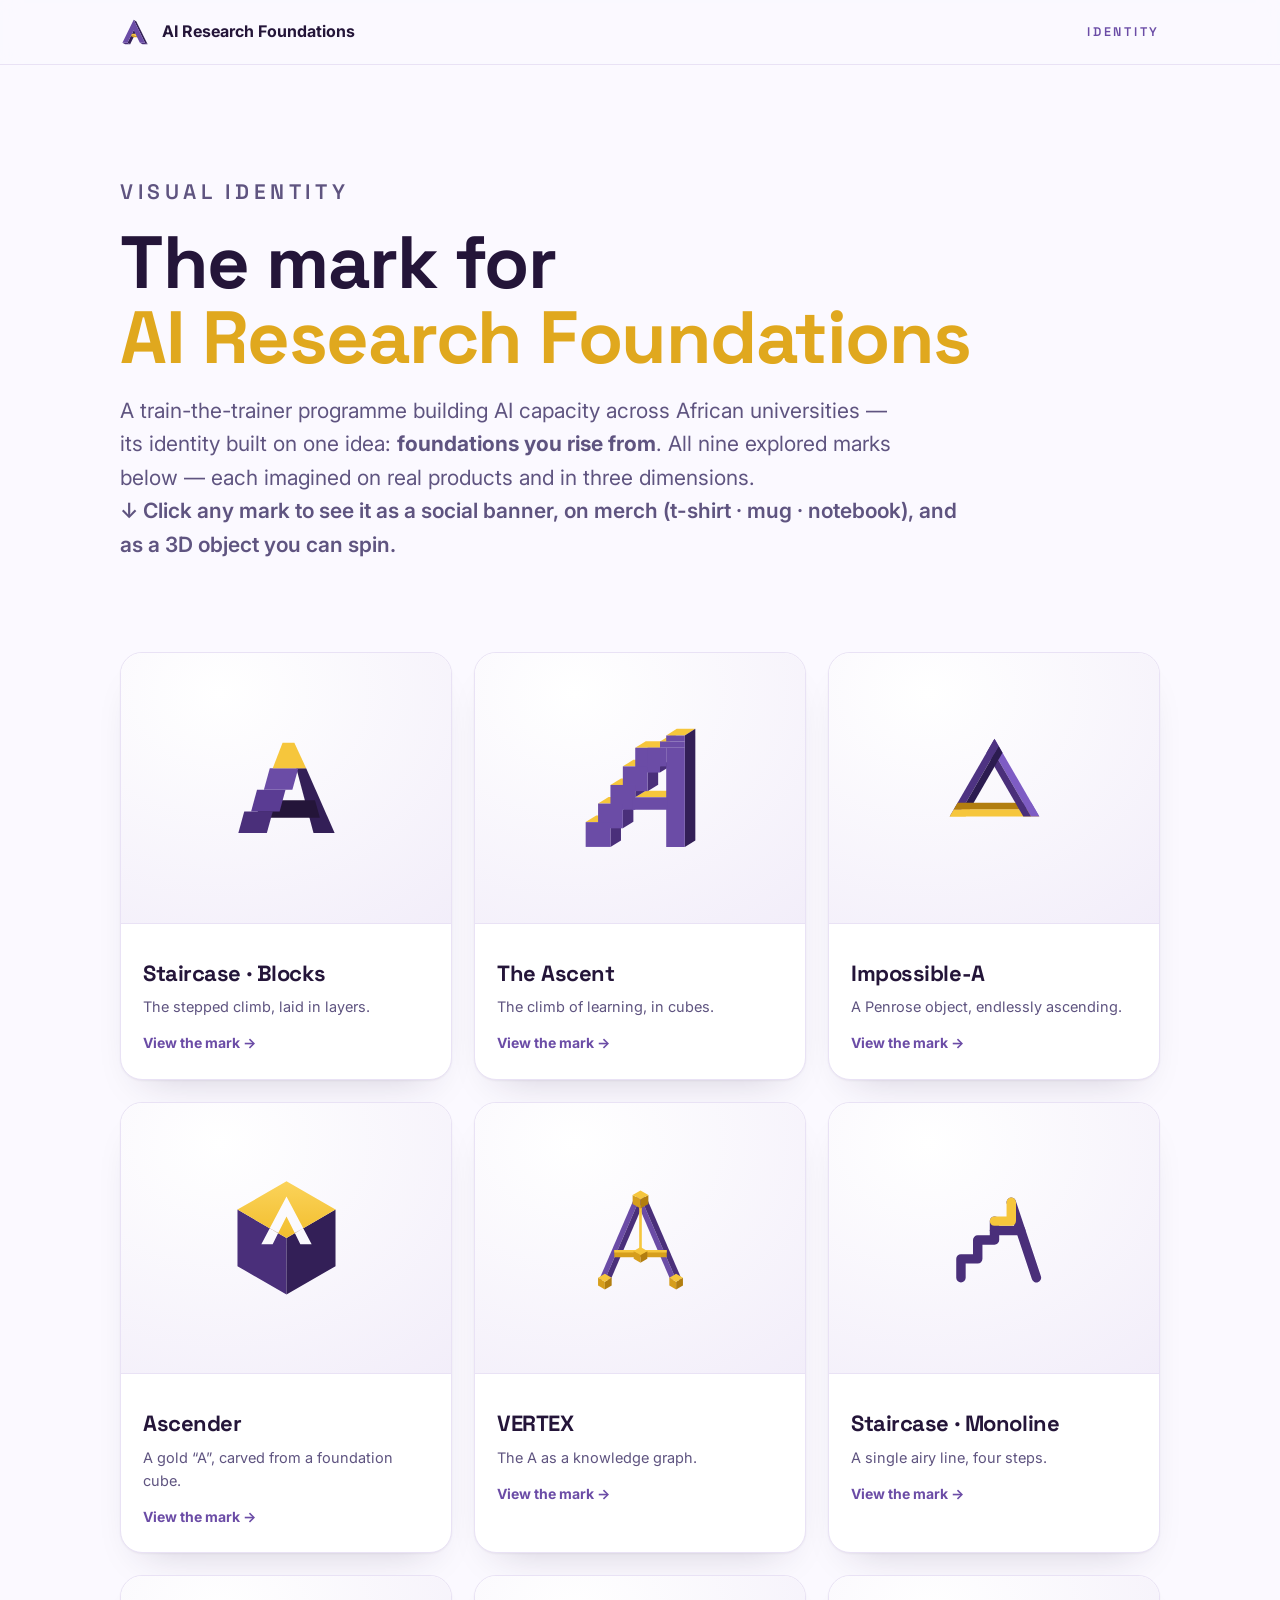
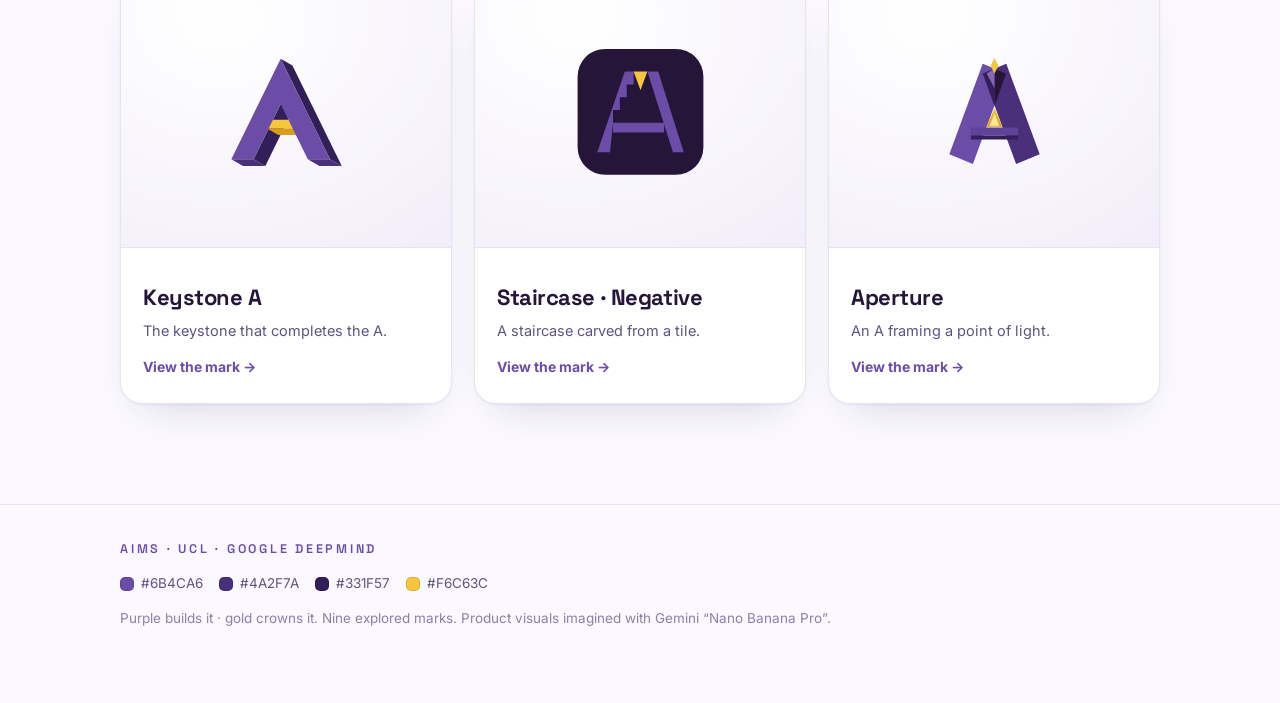
==== commit 1ffcccd7: "Fix 3D z-fighting (blink); add high-res PNG downloads + front-page discoverability hint" ====
--- a/index.html
+++ b/index.html
@@ -8,7 +8,8 @@
 
 <section class="hero"><div class="wrap"><p class="eyebrow">Visual Identity</p>
 <h1 class="disp">The mark for<br><span class="g">AI Research Foundations</span></h1>
-<p>A train-the-trainer programme building AI capacity across African universities — its identity built on one idea: <b>foundations you rise from</b>. All nine explored marks below — each imagined on real products and in three dimensions.</p></div></section>
+<p>A train-the-trainer programme building AI capacity across African universities — its identity built on one idea: <b>foundations you rise from</b>. All nine explored marks below — each imagined on real products and in three dimensions.</p>
+<p class="tip">↓ Click any mark to see it as a social banner, on merch (t-shirt · mug · notebook), and as a 3D object you can spin.</p></div></section>
 <section class="marks"><div class="wrap"><div class="grid"><a class="mcard" href="logo-blocks.html">
     <div class="stage"><svg xmlns="http://www.w3.org/2000/svg" viewBox="0 0 512 512" role="img" aria-labelledby="t">
   <title id="t">AI Research Foundations — ascending staircase A</title>
@@ -157,4 +158,5 @@
 <footer class="foot"><div class="wrap"><div class="eyebrow">AIMS · UCL · Google DeepMind</div>
 <div class="pal"><b><span class="dot" style="background:#6B4CA6"></span>#6B4CA6</b><b><span class="dot" style="background:#4A2F7A"></span>#4A2F7A</b><b><span class="dot" style="background:#331F57"></span>#331F57</b><b><span class="dot" style="background:#F6C63C"></span>#F6C63C</b></div>
 <p>Purple builds it · gold crowns it. Nine explored marks. Product visuals imagined with Gemini “Nano Banana Pro”.</p></div></footer>
+
 </body></html>
--- a/assets/style.css
+++ b/assets/style.css
@@ -47,3 +47,16 @@
 .shot{border:1px solid var(--line);border-radius:18px;overflow:hidden;background:var(--card);box-shadow:0 16px 34px -22px rgba(36,21,57,.28)}
 .shot img{display:block;width:100%;aspect-ratio:1/1;object-fit:cover}
 .shot .cap{padding:12px 16px;font-size:13px;color:var(--fgs);border-top:1px solid var(--line);font-family:'Space Grotesk',monospace;letter-spacing:.02em}
+.banner{width:100%;border-radius:22px;display:block;margin-bottom:30px;box-shadow:var(--sh)}
+.dtop{grid-template-columns:1.4fr 1fr;gap:32px}
+.dstage .s{aspect-ratio:1/1.08}
+.dstage svg{width:84%;height:84%}
+.viewer3d{position:relative;border-radius:22px;overflow:hidden;border:1px solid var(--line);background:radial-gradient(130% 130% at 30% 12%,#fff,#EDE7F6);aspect-ratio:16/10;max-width:860px}
+.viewer3d canvas{width:100%;height:100%;display:block;cursor:grab;touch-action:none}
+.viewer3d canvas:active{cursor:grabbing}
+.viewer3d .hint{position:absolute;bottom:12px;left:16px;font:11px 'Space Grotesk',ui-monospace,monospace;color:var(--fgm);opacity:.75;pointer-events:none;letter-spacing:.04em}
+@media(max-width:820px){.dtop{grid-template-columns:1fr}}
+.dls{display:flex;gap:12px;flex-wrap:wrap;margin-top:18px}
+.dls .dl{margin-top:0}
+.dl.ghost{background:transparent;color:var(--pur);border:1.6px solid var(--pur)}
+.tip{margin-top:16px;font-size:15px;color:var(--pur);font-weight:600}
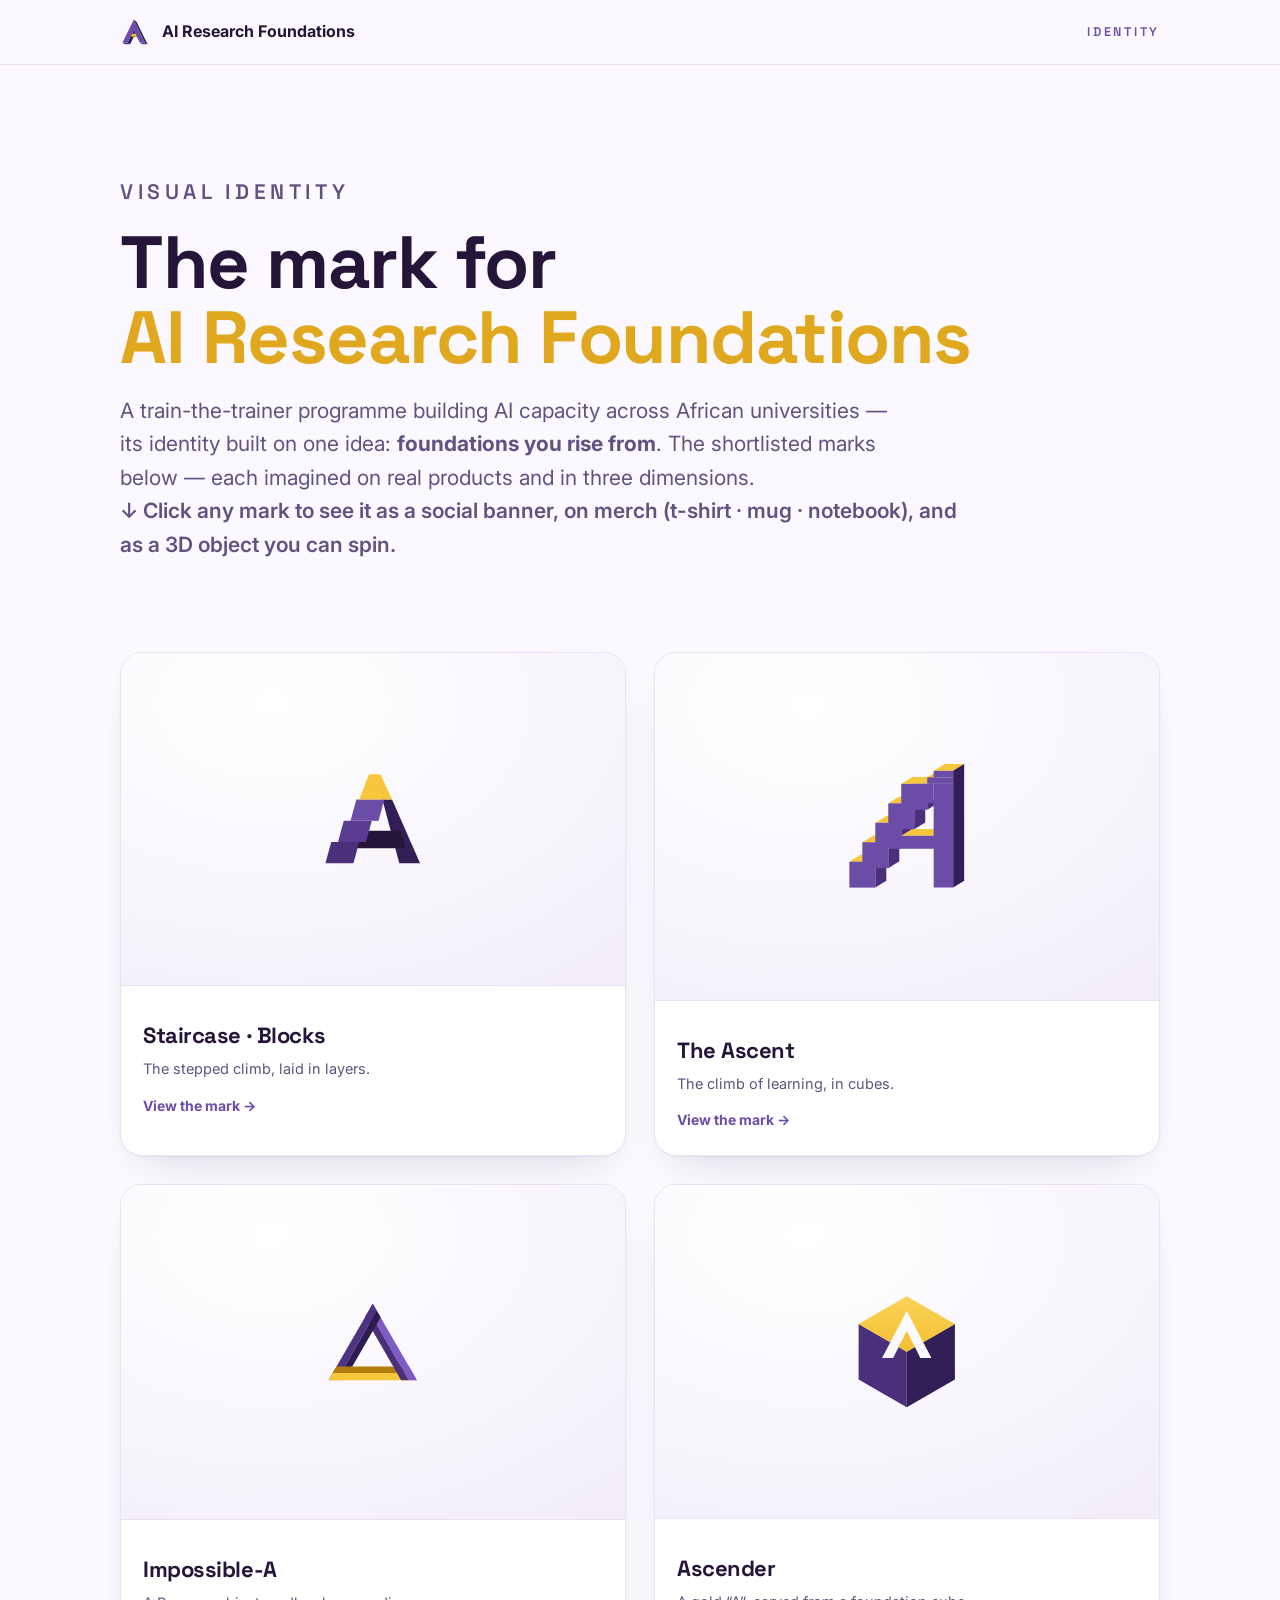
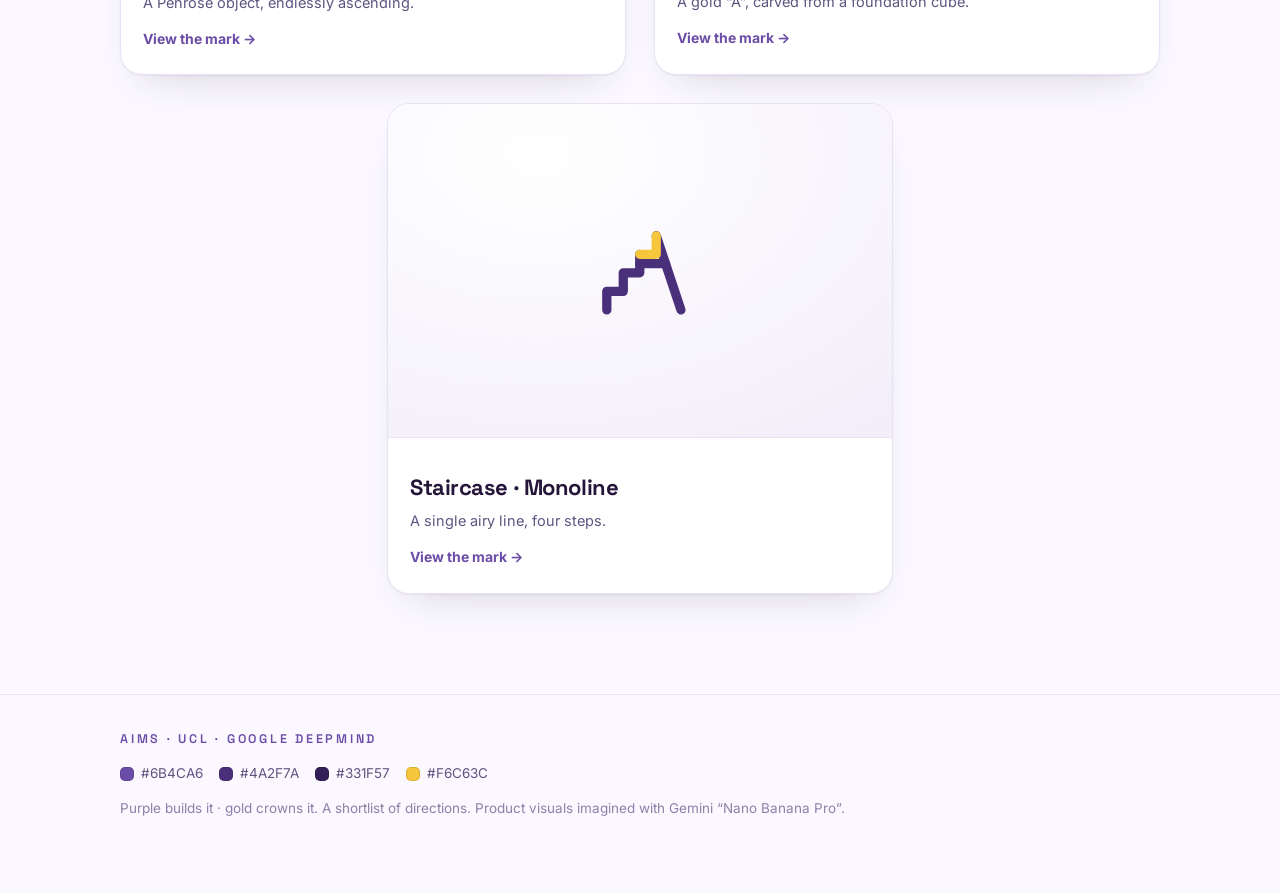
==== commit 614af0bd: "Shortlist to 5 marks (remove VERTEX, Keystone, Negative, Aperture); bigger 2-col card grid" ====
--- a/index.html
+++ b/index.html
@@ -8,7 +8,7 @@
 
 <section class="hero"><div class="wrap"><p class="eyebrow">Visual Identity</p>
 <h1 class="disp">The mark for<br><span class="g">AI Research Foundations</span></h1>
-<p>A train-the-trainer programme building AI capacity across African universities — its identity built on one idea: <b>foundations you rise from</b>. All nine explored marks below — each imagined on real products and in three dimensions.</p>
+<p>A train-the-trainer programme building AI capacity across African universities — its identity built on one idea: <b>foundations you rise from</b>. The shortlisted marks below — each imagined on real products and in three dimensions.</p>
 <p class="tip">↓ Click any mark to see it as a social banner, on merch (t-shirt · mug · notebook), and as a 3D object you can spin.</p></div></section>
 <section class="marks"><div class="wrap"><div class="grid"><a class="mcard" href="logo-blocks.html">
     <div class="stage"><svg xmlns="http://www.w3.org/2000/svg" viewBox="0 0 512 512" role="img" aria-labelledby="t">
@@ -64,29 +64,6 @@
 <a class="mcard" href="logo-ascender.html">
     <div class="stage"><svg xmlns="http://www.w3.org/2000/svg" viewBox="0 40 200 200"><defs><linearGradient id="ag" gradientUnits="userSpaceOnUse" x1="100" y1="50" x2="100" y2="140"><stop offset="0" stop-color="#FBD35A"/><stop offset="1" stop-color="#F2BE2E"/></linearGradient></defs><path fill-rule="evenodd" fill="#4A2F7A" d="M22.06 95L100 140L100 230L22.06 185Z M73.36 124.62L60 150L78 150L86.81 132.38Z"/><path fill-rule="evenodd" fill="#331F57" d="M177.94 95L177.94 185L100 230L100 140Z M126.64 124.62L140 150L122 150L113.19 132.38Z"/><path fill-rule="evenodd" fill="url(#ag)" d="M100 50L177.94 95L100 140L22.06 95Z M100 74L126.64 124.62L113.19 132.38L100 106L86.81 132.38L73.36 124.62Z"/></svg></div>
     <div class="meta"><h3 class="disp">Ascender</h3><p class="t">A gold “A”, carved from a foundation cube.</p><div class="go">View the mark →</div></div></a>
-<a class="mcard" href="logo-vertex.html">
-    <div class="stage"><svg xmlns="http://www.w3.org/2000/svg" viewBox="0 0 240 240" role="img" aria-label="AIRF">
-<polygon points="109,42 120,42 52,200 41,200" fill="#6B4CA6"/>
-<polygon points="120,42 131,42 63,200 52,200" fill="#4A2F7A"/>
-<polygon points="109,42 120,42 188,200 177,200" fill="#6B4CA6"/>
-<polygon points="120,42 131,42 199,200 188,200" fill="#4A2F7A"/>
-<polygon points="70,143 170,143 170,157 70,157" fill="#D69E1C"/>
-<polygon points="70,143 170,143 170,148 70,148" fill="#F6C63C"/>
-<line x1="120" y1="142" x2="120" y2="60" stroke="#F6C63C" stroke-width="5" stroke-linecap="round"/>
-<polygon points="39,196 39,211.01 52,218.52 52,203.51" fill="#D69E1C"/>
-<polygon points="65,196 65,211.01 52,218.52 52,203.51" fill="#B27E10"/>
-<polygon points="52,188.49 65,196 52,203.51 39,196" fill="#F6C63C"/>
-<polygon points="175,196 175,211.01 188,218.52 188,203.51" fill="#D69E1C"/>
-<polygon points="201,196 201,211.01 188,218.52 188,203.51" fill="#B27E10"/>
-<polygon points="188,188.49 201,196 188,203.51 175,196" fill="#F6C63C"/>
-<polygon points="107,145 107,160.01 120,167.52 120,152.51" fill="#D69E1C"/>
-<polygon points="133,145 133,160.01 120,167.52 120,152.51" fill="#B27E10"/>
-<polygon points="120,137.49 133,145 120,152.51 107,145" fill="#F6C63C"/>
-<polygon points="105,38 105,55.32 120,63.98 120,46.66" fill="#D69E1C"/>
-<polygon points="135,38 135,55.32 120,63.98 120,46.66" fill="#B27E10"/>
-<polygon points="120,29.34 135,38 120,46.66 105,38" fill="#F6C63C"/>
-</svg></div>
-    <div class="meta"><h3 class="disp">VERTEX</h3><p class="t">The A as a knowledge graph.</p><div class="go">View the mark →</div></div></a>
 <a class="mcard" href="logo-monoline.html">
     <div class="stage"><svg xmlns="http://www.w3.org/2000/svg" viewBox="0 0 120 120" role="img" aria-labelledby="t">
   <title id="t">AI Research Foundations — ascending-staircase A</title>
@@ -102,61 +79,9 @@
   <path d="M60 44 H76 V26" fill="none" stroke="#F6C63C" stroke-width="9"
         stroke-linecap="round" stroke-linejoin="round"/>
 </svg></div>
-    <div class="meta"><h3 class="disp">Staircase · Monoline</h3><p class="t">A single airy line, four steps.</p><div class="go">View the mark →</div></div></a>
-<a class="mcard" href="logo-keystone.html">
-    <div class="stage"><svg xmlns="http://www.w3.org/2000/svg" viewBox="6 24 272 260"><polygon points="130,44 232,252 256.25,266 154.25,58" fill="#331F57"/><polygon points="130,137.8 74,252 98.25,266 154.25,151.8" fill="#331F57"/><polygon points="232,252 186,252 210.25,266 256.25,266" fill="#4A2F7A"/><polygon points="74,252 28,252 52.25,266 98.25,266" fill="#4A2F7A"/><polygon points="101,188 159,188 183.25,202 125.25,202" fill="#D69E1C"/><polygon points="150,170 159,188 183.25,202 174.25,184" fill="#B27E10"/><polygon points="110,170 150,170 159,188 101,188" fill="#F6C63C"/><polygon points="130,44 232,252 186,252 130,137.8 74,252 28,252" fill="#6B4CA6"/></svg></div>
-    <div class="meta"><h3 class="disp">Keystone A</h3><p class="t">The keystone that completes the A.</p><div class="go">View the mark →</div></div></a>
-<a class="mcard" href="logo-negative.html">
-    <div class="stage"><svg xmlns="http://www.w3.org/2000/svg" viewBox="0 0 256 256" role="img" aria-labelledby="t">
-  <title id="t">AI Research Foundations — an A whose left stroke is an ascending staircase, its steps and counter carved as negative space from a solid tile</title>
-
-  <!-- Solid deep-ink app tile: the single geometric form -->
-  <rect x="0" y="0" width="256" height="256" rx="56" fill="#241539"/>
-
-  <!-- LEFT stroke: a solid A-leg whose counter-facing edge is an ascending STAIRCASE.
-       The treads and risers are the ink tile knocked out through the light A-mass. -->
-  <polygon fill="#6B4CA6"
-    points="40,210 96,46 114,46 114,72 100,72 100,98 86,98 86,124 72,124 72,150 66,210"/>
-
-  <!-- RIGHT stroke: clean solid diagonal -->
-  <polygon fill="#6B4CA6" points="142,46 164,46 216,210 194,210"/>
-
-  <!-- Crossbar: encloses the triangular counter (negative space), fixes the A read -->
-  <polygon fill="#6B4CA6" points="72,150 176,150 176,170 72,170"/>
-
-  <!-- GOLD summit: apex keystone bridging both strokes — the top of the climb -->
-  <polygon fill="#F6C63C" points="114,46 142,46 128,84"/>
-</svg></div>
-    <div class="meta"><h3 class="disp">Staircase · Negative</h3><p class="t">A staircase carved from a tile.</p><div class="go">View the mark →</div></div></a>
-<a class="mcard" href="logo-aperture.html">
-    <div class="stage"><svg xmlns="http://www.w3.org/2000/svg" viewBox="0 0 128 128">
-  <defs>
-    <linearGradient id="apG" x1="0" y1="1" x2="0" y2="0">
-      <stop offset="0" stop-color="#D69E1C"/>
-      <stop offset="1" stop-color="#F6C63C"/>
-    </linearGradient>
-  </defs>
-  <!-- right leg plane (far, mid shade) -->
-  <polygon points="110,107 76,15 52,25 86,117" fill="#4A2F7A" fill-opacity="1"/>
-  <!-- left leg plane (near, lit) leans across -->
-  <polygon points="18,107 52,15 76,25 42,117" fill="#6B4CA6" fill-opacity="1"/>
-  <!-- convergence gem where the planes overlap: two facets deepen -->
-  <polygon points="64,20 52,25 64,58" fill="#331F57" fill-opacity="1"/>
-  <polygon points="64,20 76,25 64,58" fill="#241539" fill-opacity="1"/>
-  <!-- gem crest catches the light (luminous convergence) -->
-  <polygon points="64,20 56,25 64,40" fill="#8368B0" fill-opacity="1"/>
-  <!-- crossbar: front face + lower edge for plane thickness -->
-  <polygon points="40,80 88,80 88,88 40,88" fill="#5F4299" fill-opacity="1"/>
-  <polygon points="40,88 88,88 88,92 40,92" fill="#33205A" fill-opacity="1"/>
-  <!-- aperture of insight: two-tone gold glowing in the counter -->
-  <polygon points="64,60 72,79 56,79" fill="url(#apG)" fill-opacity="1"/>
-  <polygon points="64,66 69,78 59,78" fill="#FFE79A" fill-opacity="1"/>
-  <!-- apex spark: gold crowns the convergence -->
-  <polygon points="64,9 68,17 64,25 60,17" fill="#F6C63C" fill-opacity="1"/>
-</svg></div>
-    <div class="meta"><h3 class="disp">Aperture</h3><p class="t">An A framing a point of light.</p><div class="go">View the mark →</div></div></a></div></div></section>
+    <div class="meta"><h3 class="disp">Staircase · Monoline</h3><p class="t">A single airy line, four steps.</p><div class="go">View the mark →</div></div></a></div></div></section>
 <footer class="foot"><div class="wrap"><div class="eyebrow">AIMS · UCL · Google DeepMind</div>
 <div class="pal"><b><span class="dot" style="background:#6B4CA6"></span>#6B4CA6</b><b><span class="dot" style="background:#4A2F7A"></span>#4A2F7A</b><b><span class="dot" style="background:#331F57"></span>#331F57</b><b><span class="dot" style="background:#F6C63C"></span>#F6C63C</b></div>
-<p>Purple builds it · gold crowns it. Nine explored marks. Product visuals imagined with Gemini “Nano Banana Pro”.</p></div></footer>
+<p>Purple builds it · gold crowns it. A shortlist of directions. Product visuals imagined with Gemini “Nano Banana Pro”.</p></div></footer>
 
 </body></html>
--- a/assets/style.css
+++ b/assets/style.css
@@ -16,11 +16,14 @@
 .hero h1 .g{color:var(--gold)}
 .hero p{font-size:clamp(17px,2.2vw,21px);color:var(--fgs);max-width:60ch;margin:0}
 .marks{padding:clamp(20px,4vw,40px) 0 clamp(60px,9vw,100px)}
-.grid{display:grid;grid-template-columns:repeat(3,1fr);gap:22px}@media(max-width:820px){.grid{grid-template-columns:1fr}}
+.grid{display:grid;grid-template-columns:repeat(2,1fr);gap:28px}
+.grid>a:last-child:nth-child(odd){grid-column:1/-1;justify-self:center;width:calc(50% - 14px)}
+@media(max-width:760px){.grid{grid-template-columns:1fr}.grid>a:last-child:nth-child(odd){grid-column:auto;width:auto}}
 .mcard{display:flex;flex-direction:column;text-decoration:none;background:var(--card);border:1px solid var(--line);border-radius:22px;overflow:hidden;box-shadow:0 1px 2px rgba(36,21,57,.05),0 20px 40px -24px rgba(36,21,57,.22);transition:transform .18s ease,box-shadow .18s ease}
 .mcard:hover{transform:translateY(-5px);box-shadow:0 1px 2px rgba(36,21,57,.06),0 34px 60px -28px rgba(36,21,57,.34)}
-.mcard .stage{aspect-ratio:1/.82;display:flex;align-items:center;justify-content:center;padding:40px;background:radial-gradient(120% 120% at 30% 15%,#fff,#F1ECF9)}
-.mcard .stage svg{width:66%;height:66%}
+.mcard .stage{aspect-ratio:1/.66;display:flex;align-items:center;justify-content:center;padding:56px;background:radial-gradient(120% 120% at 30% 15%,#fff,#F1ECF9)}
+.mcard .stage svg{width:56%;height:56%}
+.mcard h3{font-size:25px}.mcard .meta{padding:24px 28px 28px}
 .mcard .meta{padding:20px 22px 24px;border-top:1px solid var(--line)}
 .rankpill{display:inline-block;font-family:'Space Grotesk',monospace;font-size:11px;letter-spacing:.08em;text-transform:uppercase;background:#F3EDFB;color:var(--pur);padding:5px 11px;border-radius:999px;font-weight:600}
 .mcard.win .rankpill{background:var(--gold2);color:#3a2a05}
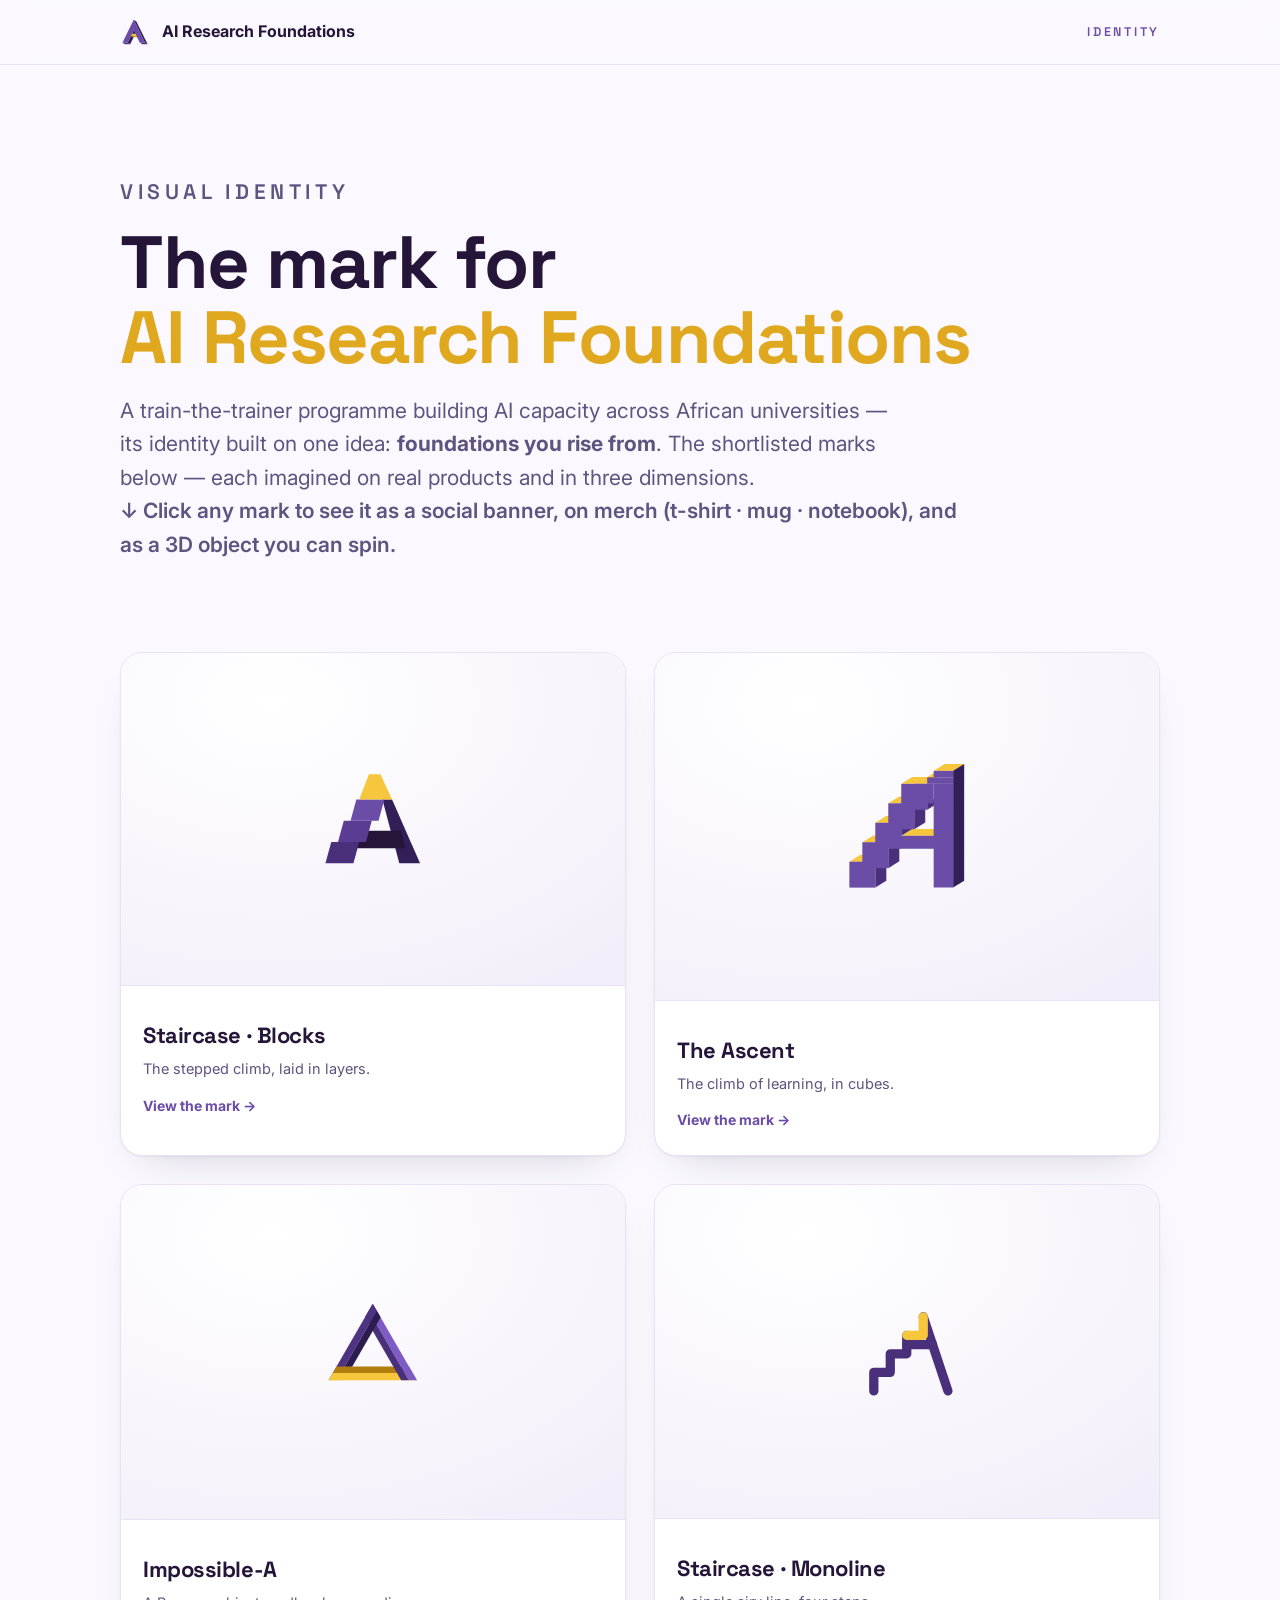
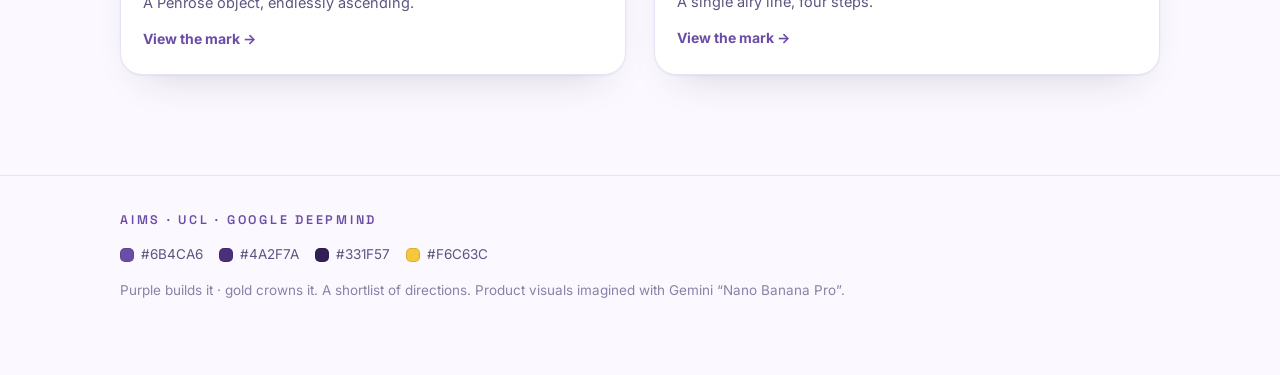
==== commit f0419cba: "Remove Ascender; shortlist to 4 marks (Blocks, The Ascent, Impossible-A, Monoline)" ====
--- a/index.html
+++ b/index.html
@@ -61,9 +61,6 @@
 <a class="mcard" href="logo-impossible.html">
     <div class="stage"><svg xmlns="http://www.w3.org/2000/svg" viewBox="-135 -142 270 272"><polygon points="0.00,-112.00 96.99,56.00 69.95,40.39 0.00,-80.78" fill="#7E5CC4"/><polygon points="0.00,-80.78 69.95,40.39 44.99,25.98 0.00,-51.96" fill="#4A2F7A"/><polygon points="96.99,56.00 -96.99,56.00 -69.95,40.39 69.95,40.39" fill="#F6C63C"/><polygon points="69.95,40.39 -69.95,40.39 -44.99,25.98 44.99,25.98" fill="#B27E10"/><polygon points="-96.99,56.00 0.00,-112.00 0.00,-80.78 -69.95,40.39" fill="#4E3382"/><polygon points="-69.95,40.39 0.00,-80.78 0.00,-51.96 -44.99,25.98" fill="#2C1C50"/><polygon points="0.00,-112.00 9.01,-96.39 -8.32,-66.37 -17.33,-81.98" fill="#4E3382"/><polygon points="9.01,-96.39 17.33,-81.98 0.00,-51.96 -8.32,-66.37" fill="#2C1C50"/><polygon points="96.99,56.00 78.97,56.00 61.63,25.98 79.66,25.98" fill="#7E5CC4"/><polygon points="78.97,56.00 62.33,56.00 44.99,25.98 61.63,25.98" fill="#4A2F7A"/><polygon points="-96.99,56.00 -87.98,40.39 -53.31,40.39 -62.33,56.00" fill="#F6C63C"/><polygon points="-87.98,40.39 -79.66,25.98 -44.99,25.98 -53.31,40.39" fill="#B27E10"/></svg></div>
     <div class="meta"><h3 class="disp">Impossible-A</h3><p class="t">A Penrose object, endlessly ascending.</p><div class="go">View the mark →</div></div></a>
-<a class="mcard" href="logo-ascender.html">
-    <div class="stage"><svg xmlns="http://www.w3.org/2000/svg" viewBox="0 40 200 200"><defs><linearGradient id="ag" gradientUnits="userSpaceOnUse" x1="100" y1="50" x2="100" y2="140"><stop offset="0" stop-color="#FBD35A"/><stop offset="1" stop-color="#F2BE2E"/></linearGradient></defs><path fill-rule="evenodd" fill="#4A2F7A" d="M22.06 95L100 140L100 230L22.06 185Z M73.36 124.62L60 150L78 150L86.81 132.38Z"/><path fill-rule="evenodd" fill="#331F57" d="M177.94 95L177.94 185L100 230L100 140Z M126.64 124.62L140 150L122 150L113.19 132.38Z"/><path fill-rule="evenodd" fill="url(#ag)" d="M100 50L177.94 95L100 140L22.06 95Z M100 74L126.64 124.62L113.19 132.38L100 106L86.81 132.38L73.36 124.62Z"/></svg></div>
-    <div class="meta"><h3 class="disp">Ascender</h3><p class="t">A gold “A”, carved from a foundation cube.</p><div class="go">View the mark →</div></div></a>
 <a class="mcard" href="logo-monoline.html">
     <div class="stage"><svg xmlns="http://www.w3.org/2000/svg" viewBox="0 0 120 120" role="img" aria-labelledby="t">
   <title id="t">AI Research Foundations — ascending-staircase A</title>
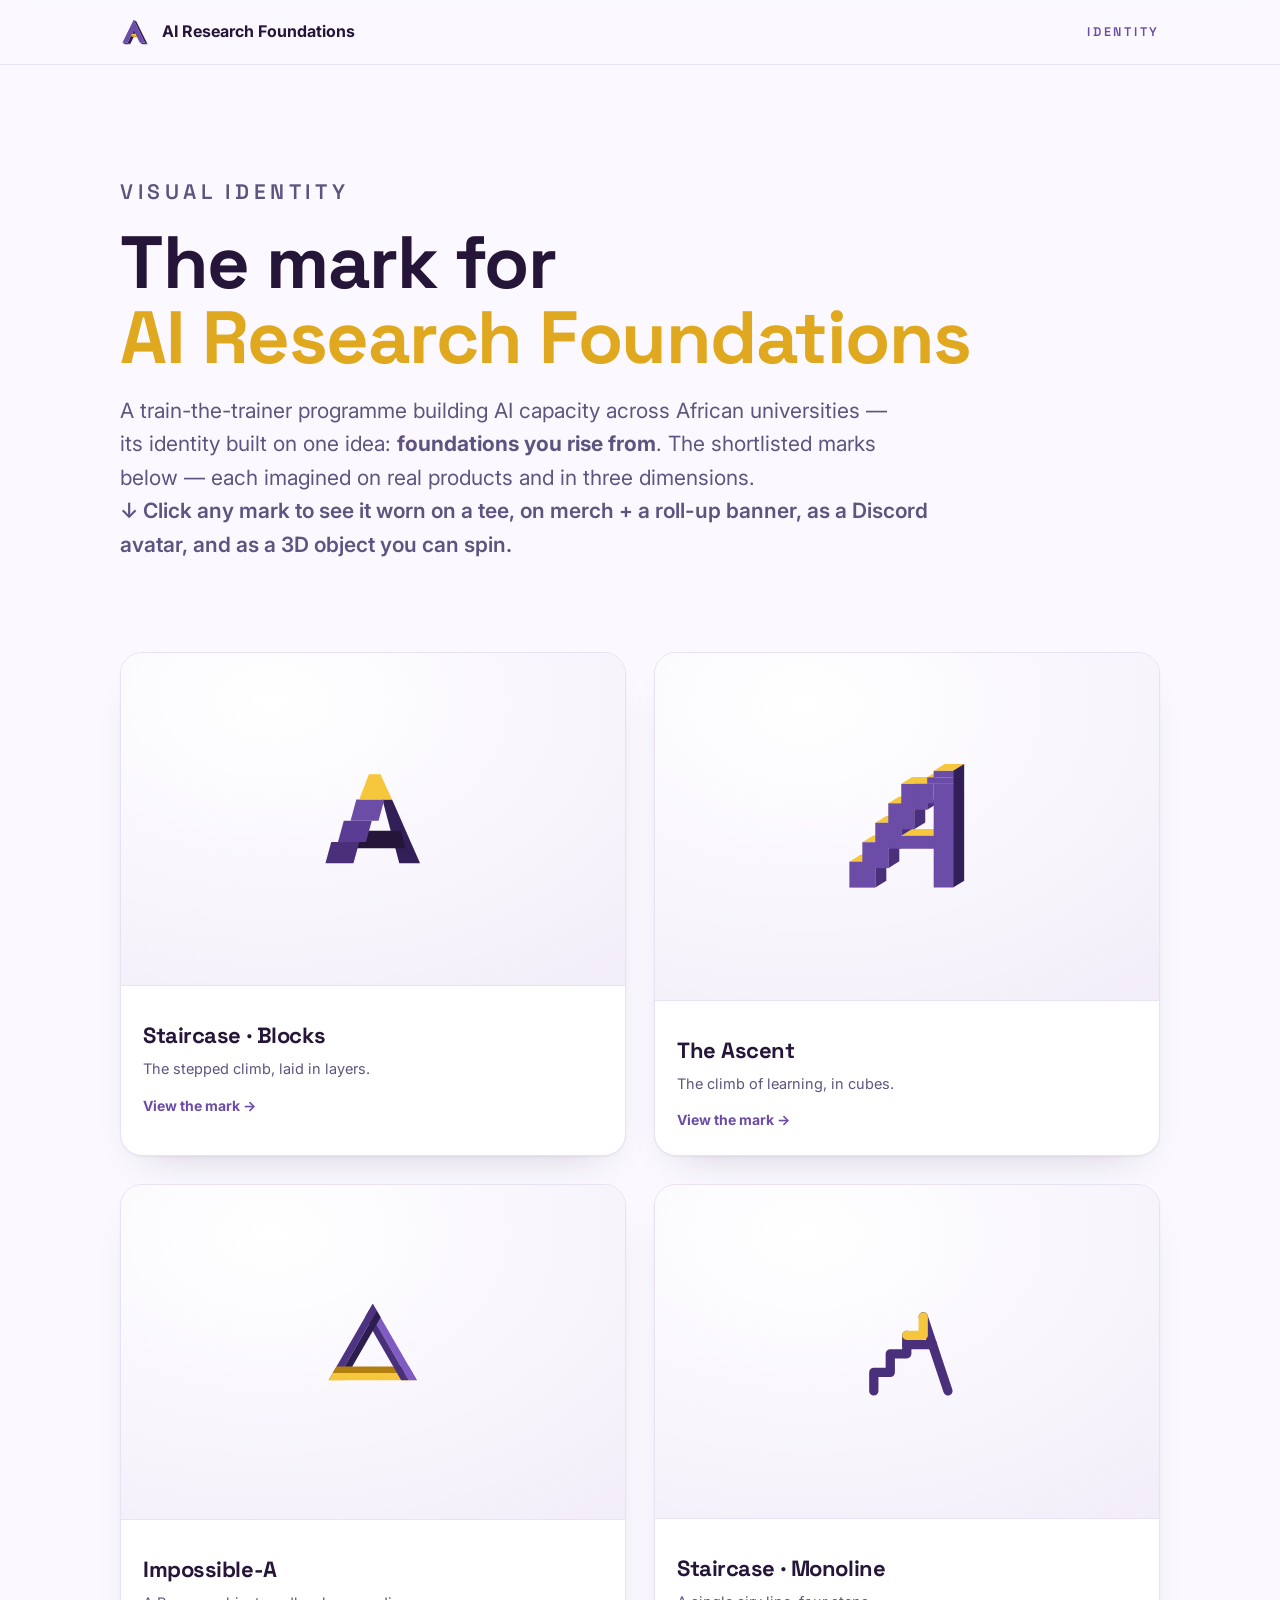
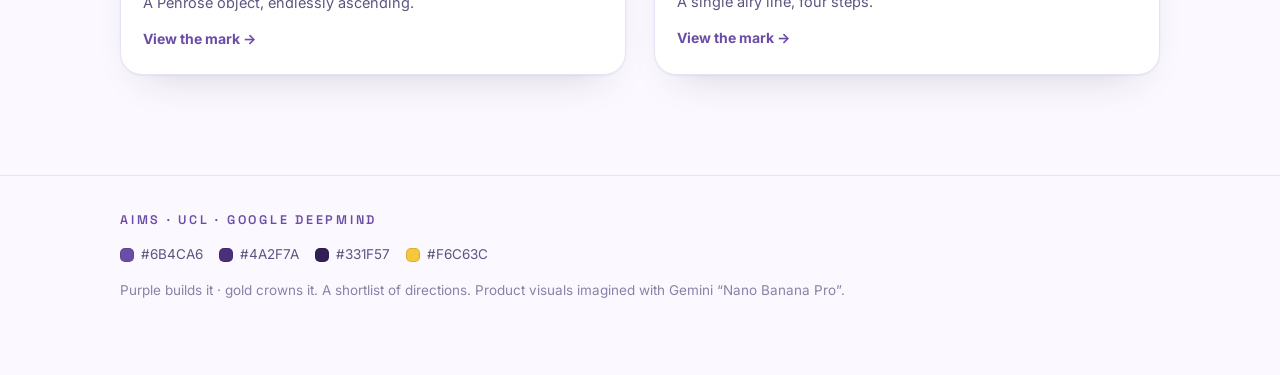
==== commit 77beb553: "Add model front/back shots, roll-up banner, Discord avatar (Nano Banana Pro 2K) to detail pages" ====
--- a/index.html
+++ b/index.html
@@ -9,7 +9,7 @@
 <section class="hero"><div class="wrap"><p class="eyebrow">Visual Identity</p>
 <h1 class="disp">The mark for<br><span class="g">AI Research Foundations</span></h1>
 <p>A train-the-trainer programme building AI capacity across African universities — its identity built on one idea: <b>foundations you rise from</b>. The shortlisted marks below — each imagined on real products and in three dimensions.</p>
-<p class="tip">↓ Click any mark to see it as a social banner, on merch (t-shirt · mug · notebook), and as a 3D object you can spin.</p></div></section>
+<p class="tip">↓ Click any mark to see it worn on a tee, on merch + a roll-up banner, as a Discord avatar, and as a 3D object you can spin.</p></div></section>
 <section class="marks"><div class="wrap"><div class="grid"><a class="mcard" href="logo-blocks.html">
     <div class="stage"><svg xmlns="http://www.w3.org/2000/svg" viewBox="0 0 512 512" role="img" aria-labelledby="t">
   <title id="t">AI Research Foundations — ascending staircase A</title>
--- a/assets/style.css
+++ b/assets/style.css
@@ -45,10 +45,11 @@
 .sec{padding:clamp(34px,6vw,64px) 0 0}
 .sec h2{font-size:clamp(22px,3vw,30px);margin:0 0 4px;font-weight:700}
 .sec .sl{color:var(--fgs);margin:0 0 22px}
-.shots{display:grid;grid-template-columns:repeat(3,1fr);gap:18px}@media(max-width:760px){.shots{grid-template-columns:1fr 1fr}}
-.shots.two{grid-template-columns:1fr 1fr;max-width:760px}
+.shots{display:grid;grid-template-columns:repeat(auto-fit,minmax(210px,1fr));gap:18px}@media(max-width:760px){.shots{grid-template-columns:1fr 1fr}}
+.shots.two{grid-template-columns:1fr 1fr;max-width:820px}
 .shot{border:1px solid var(--line);border-radius:18px;overflow:hidden;background:var(--card);box-shadow:0 16px 34px -22px rgba(36,21,57,.28)}
 .shot img{display:block;width:100%;aspect-ratio:1/1;object-fit:cover}
+.shot.tall img{aspect-ratio:3/4}
 .shot .cap{padding:12px 16px;font-size:13px;color:var(--fgs);border-top:1px solid var(--line);font-family:'Space Grotesk',monospace;letter-spacing:.02em}
 .banner{width:100%;border-radius:22px;display:block;margin-bottom:30px;box-shadow:var(--sh)}
 .dtop{grid-template-columns:1.4fr 1fr;gap:32px}
